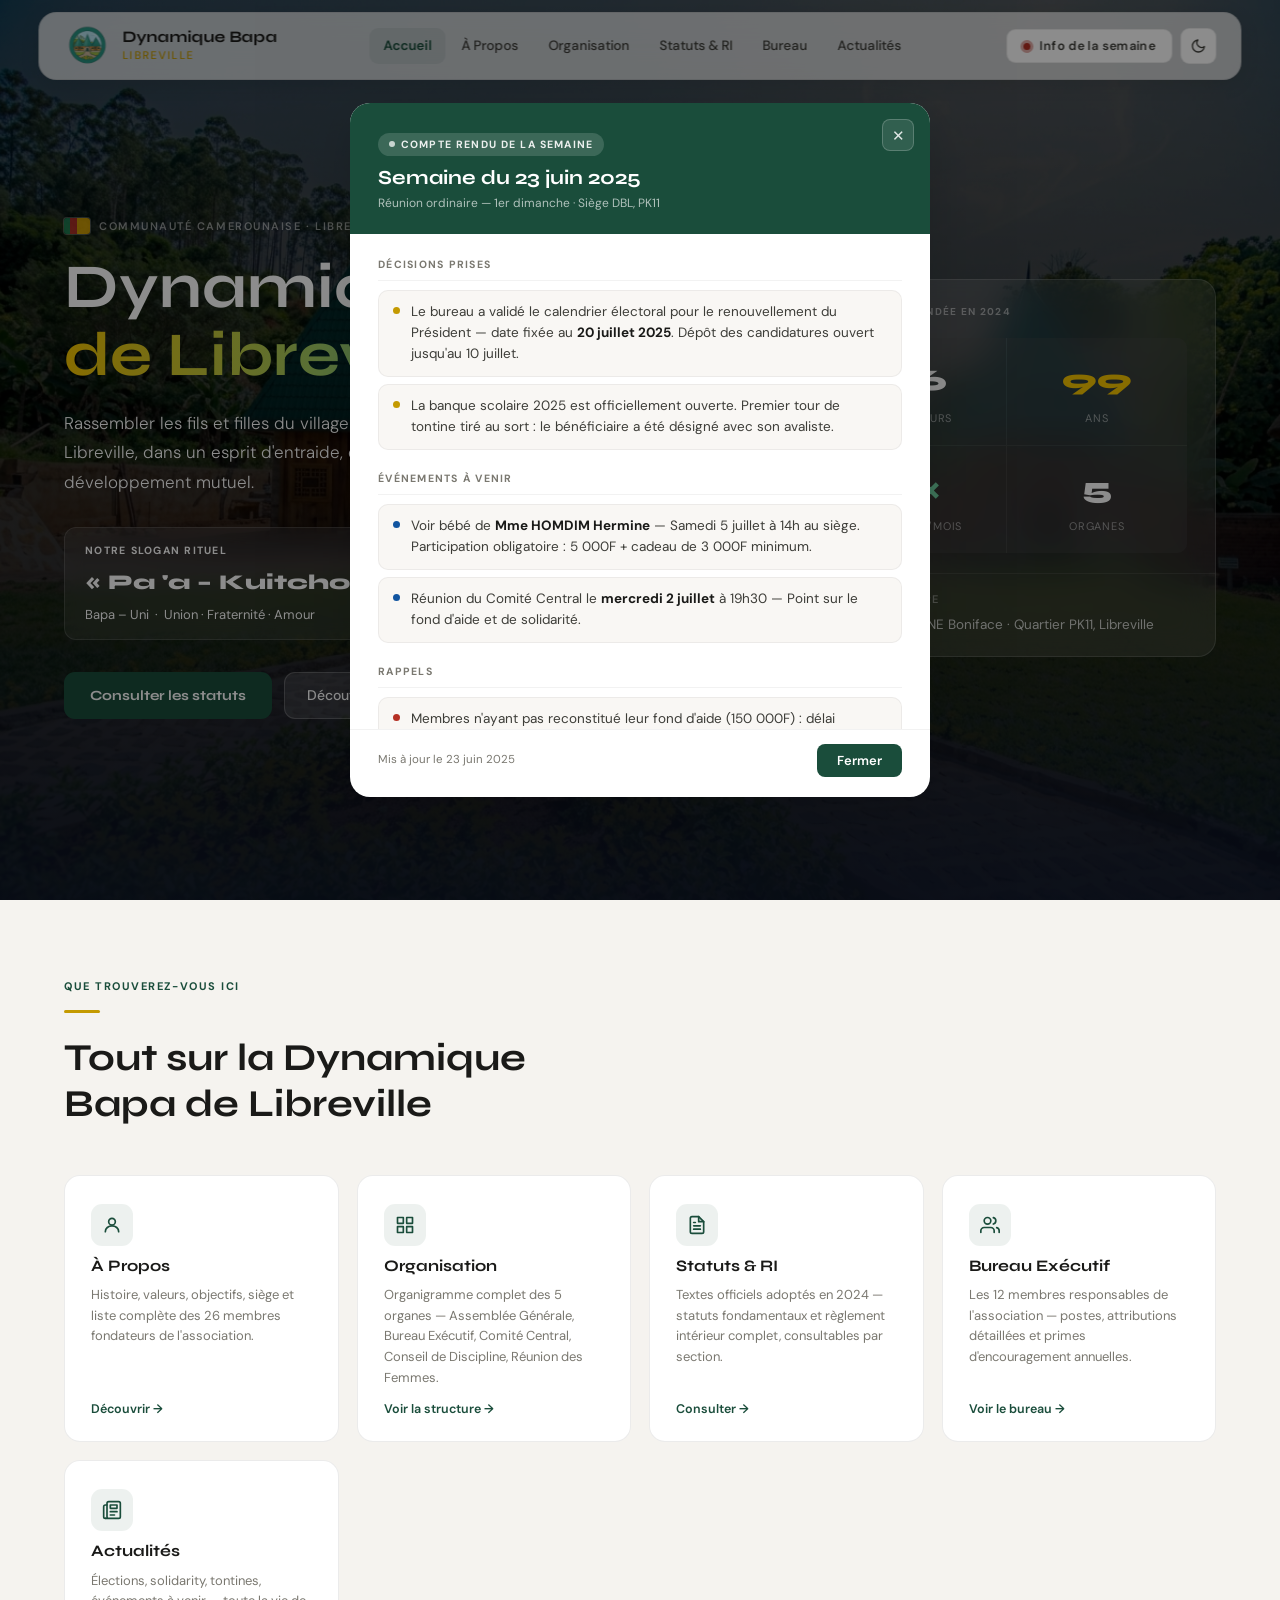
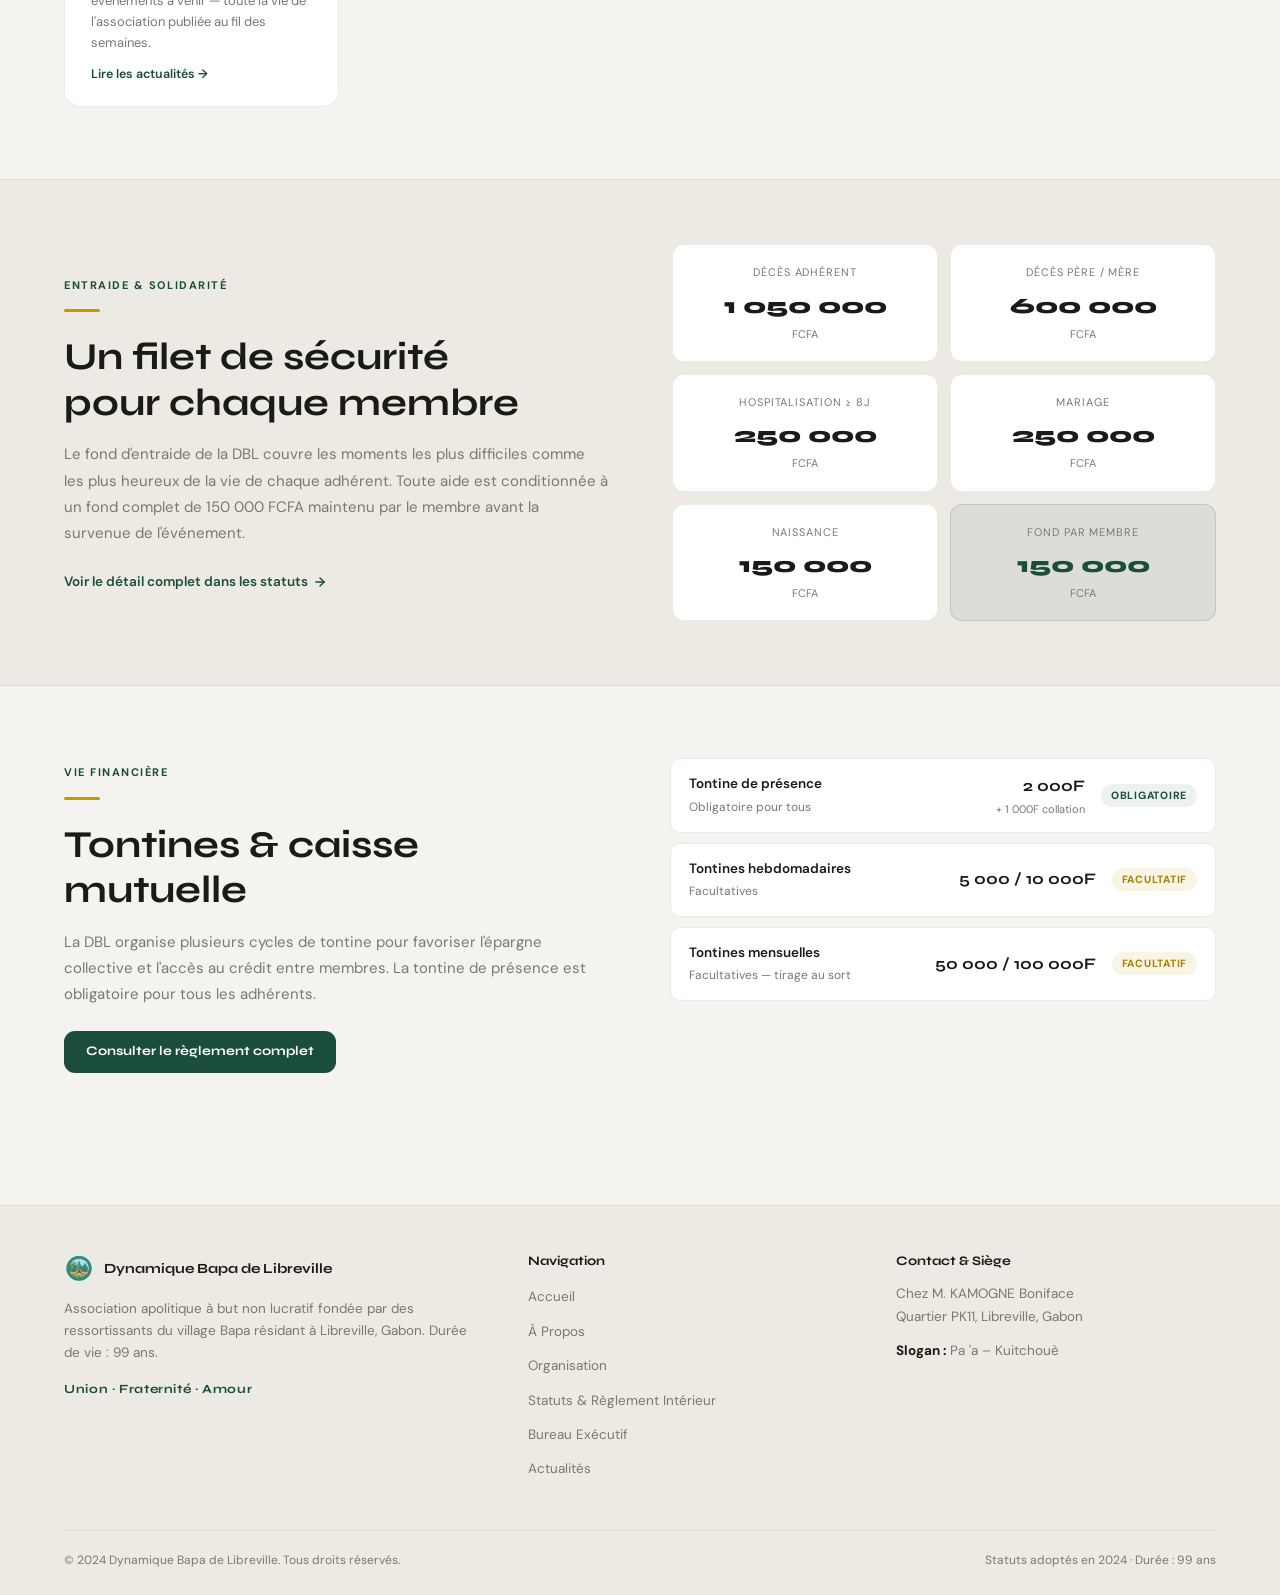
==== index.html @ d61d0f24 "site version1" ====
<!DOCTYPE html>
<html lang="fr">
<head>
  <meta charset="UTF-8"/>
  <meta name="viewport" content="width=device-width, initial-scale=1.0"/>
  <title>Dynamique Bapa de Libreville</title>
  <link rel="stylesheet" href="style.css"/>
  <link href="https://unpkg.com/aos@2.3.1/dist/aos.css" rel="stylesheet"/>
  <script>
    // Anti-flash : appliquer thème avant render
    (function(){ document.documentElement.setAttribute('data-theme', localStorage.getItem('dbl-theme')||'light'); })();
  </script>
</head>
<body>

<main>

<!-- ====== HERO ====== -->
<section class="hero" id="accueil">
  <div class="hero-bg">
    <img src="village BAPA.png" alt="Village Bapa"/>
    <div class="overlay"></div>
  </div>

  <div class="hero-content">
    <div class="hero-grid">

      <div class="hero-text" data-aos="fade-right" data-aos-duration="800">
        <span class="eyebrow-hero" style="font-size:11px;font-weight:600;letter-spacing:.14em;text-transform:uppercase;margin-bottom:18px;opacity:.8;gap:9px;">
          <span class="flag-chip" aria-hidden="true"><span class="fs-green"></span><span class="fs-red"></span><span class="fs-gold"></span></span>
          Communauté Camerounaise · Libreville, Gabon
        </span>
        <h1 style="font-size:clamp(36px,5vw,62px);font-family:'Syne',sans-serif;margin-bottom:20px;line-height:1.1;color:#fff;">
          Dynamique Bapa<br/>
          <span style="background:linear-gradient(90deg,#f5c400,#6fcfa0);-webkit-background-clip:text;-webkit-text-fill-color:transparent;background-clip:text;">de Libreville</span>
        </h1>
        <p style="font-size:17px;color:rgba(255,255,255,.72);max-width:480px;line-height:1.72;margin-bottom:30px;font-weight:300;">
          Rassembler les fils et filles du village Bapa résidant à Libreville, dans un esprit d'entraide, de fraternité et de développement mutuel.
        </p>

        <div class="slogan-box" style="margin-bottom:32px;display:inline-block;">
          <span style="font-size:10.5px;font-weight:700;letter-spacing:.12em;text-transform:uppercase;color:rgba(255,255,255,.55);display:block;margin-bottom:7px;">Notre slogan rituel</span>
          <span style="font-family:'Syne',sans-serif;font-size:21px;font-weight:800;color:#fff;">« Pa 'a – Kuitchouè »</span>
          <span style="font-size:13px;color:rgba(255,255,255,.55);display:block;margin-top:3px;">Bapa – Uni &nbsp;·&nbsp; Union · Fraternité · Amour</span>
        </div>

        <div style="display:flex;flex-wrap:wrap;gap:12px;">
          <a href="statuts.html" class="btn-primary">Consulter les statuts</a>
          <a href="a-propos.html" class="btn-hero-ghost" style="display:inline-flex;align-items:center;gap:7px;padding:11px 22px;border-radius:11px;font-size:14px;font-weight:500;background:rgba(255,255,255,.1);border:1px solid rgba(255,255,255,.2);color:#fff;text-decoration:none;transition:all .2s;">Découvrir l'association</a>
        </div>
      </div>

      <!-- Stats flottantes -->
      <div data-aos="fade-left" data-aos-duration="800" data-aos-delay="150">
        <div style="background:rgba(255,255,255,.10);backdrop-filter:blur(18px);-webkit-backdrop-filter:blur(18px);border:1px solid rgba(255,255,255,.15);border-radius:18px;overflow:hidden;">
          <div style="padding:24px 28px 20px;">
            <div style="font-size:10px;font-weight:700;letter-spacing:.13em;text-transform:uppercase;color:rgba(255,255,255,.5);margin-bottom:18px;">Association fondée en 2024</div>
            <div style="display:grid;grid-template-columns:1fr 1fr;gap:1px;background:rgba(255,255,255,.1);border-radius:10px;overflow:hidden;">
              <div style="background:rgba(0,0,0,.2);padding:18px 16px;text-align:center;">
                <div style="font-family:'Syne',sans-serif;font-size:30px;font-weight:800;color:#fff;">26</div>
                <div style="font-size:11px;color:rgba(255,255,255,.5);text-transform:uppercase;letter-spacing:.07em;margin-top:3px;">Fondateurs</div>
              </div>
              <div style="background:rgba(0,0,0,.2);padding:18px 16px;text-align:center;">
                <div style="font-family:'Syne',sans-serif;font-size:30px;font-weight:800;color:#f5c400;">99</div>
                <div style="font-size:11px;color:rgba(255,255,255,.5);text-transform:uppercase;letter-spacing:.07em;margin-top:3px;">Ans</div>
              </div>
              <div style="background:rgba(0,0,0,.2);padding:18px 16px;text-align:center;">
                <div style="font-family:'Syne',sans-serif;font-size:30px;font-weight:800;color:#6fcfa0;">2×</div>
                <div style="font-size:11px;color:rgba(255,255,255,.5);text-transform:uppercase;letter-spacing:.07em;margin-top:3px;">Réunions/mois</div>
              </div>
              <div style="background:rgba(0,0,0,.2);padding:18px 16px;text-align:center;">
                <div style="font-family:'Syne',sans-serif;font-size:30px;font-weight:800;color:#fff;">5</div>
                <div style="font-size:11px;color:rgba(255,255,255,.5);text-transform:uppercase;letter-spacing:.07em;margin-top:3px;">Organes</div>
              </div>
            </div>
          </div>
          <div style="padding:16px 28px 20px;border-top:1px solid rgba(255,255,255,.08);">
            <div style="font-size:11px;color:rgba(255,255,255,.4);margin-bottom:6px;text-transform:uppercase;letter-spacing:.09em;font-weight:600;">Siège provisoire</div>
            <div style="font-size:13.5px;color:rgba(255,255,255,.75);">Chez M. KAMOGNE Boniface · Quartier PK11, Libreville</div>
          </div>
        </div>
      </div>

    </div>
  </div>
</section>


<!-- ====== APERÇU DES RUBRIQUES ====== -->
<section class="section">
  <div class="section-header" data-aos="fade-up">
    <span class="eyebrow">Que trouverez-vous ici</span>
    <div class="divider"></div>
    <h2 class="section-title" style="max-width:520px;">Tout sur la Dynamique Bapa de Libreville</h2>
  </div>

  <div style="display:grid;grid-template-columns:repeat(auto-fill,minmax(230px,1fr));gap:18px;">

    <a class="overview-card" href="a-propos.html" data-aos="fade-up">
      <div class="ov-icon">
        <svg width="20" height="20" viewBox="0 0 24 24" fill="none" stroke="currentColor" stroke-width="2" stroke-linecap="round" stroke-linejoin="round"><circle cx="12" cy="8" r="4"/><path d="M4 20c0-4 3.6-7 8-7s8 3 8 7"/></svg>
      </div>
      <h3>À Propos</h3>
      <p>Histoire, valeurs, objectifs, siège et liste complète des 26 membres fondateurs de l'association.</p>
      <span class="ov-link">Découvrir &rarr;</span>
    </a>

    <a class="overview-card" href="organisation.html" data-aos="fade-up" data-aos-delay="60">
      <div class="ov-icon">
        <svg width="20" height="20" viewBox="0 0 24 24" fill="none" stroke="currentColor" stroke-width="2" stroke-linecap="round" stroke-linejoin="round"><rect x="3" y="3" width="7" height="7"/><rect x="14" y="3" width="7" height="7"/><rect x="14" y="14" width="7" height="7"/><rect x="3" y="14" width="7" height="7"/></svg>
      </div>
      <h3>Organisation</h3>
      <p>Organigramme complet des 5 organes — Assemblée Générale, Bureau Exécutif, Comité Central, Conseil de Discipline, Réunion des Femmes.</p>
      <span class="ov-link">Voir la structure &rarr;</span>
    </a>

    <a class="overview-card" href="statuts.html" data-aos="fade-up" data-aos-delay="120">
      <div class="ov-icon">
        <svg width="20" height="20" viewBox="0 0 24 24" fill="none" stroke="currentColor" stroke-width="2" stroke-linecap="round" stroke-linejoin="round"><path d="M14 2H6a2 2 0 0 0-2 2v16a2 2 0 0 0 2 2h12a2 2 0 0 0 2-2V8z"/><polyline points="14 2 14 8 20 8"/><line x1="16" y1="13" x2="8" y2="13"/><line x1="16" y1="17" x2="8" y2="17"/><line x1="10" y1="9" x2="8" y2="9"/></svg>
      </div>
      <h3>Statuts &amp; RI</h3>
      <p>Textes officiels adoptés en 2024 — statuts fondamentaux et règlement intérieur complet, consultables par section.</p>
      <span class="ov-link">Consulter &rarr;</span>
    </a>

    <a class="overview-card" href="bureau.html" data-aos="fade-up" data-aos-delay="180">
      <div class="ov-icon">
        <svg width="20" height="20" viewBox="0 0 24 24" fill="none" stroke="currentColor" stroke-width="2" stroke-linecap="round" stroke-linejoin="round"><path d="M17 21v-2a4 4 0 0 0-4-4H5a4 4 0 0 0-4 4v2"/><circle cx="9" cy="7" r="4"/><path d="M23 21v-2a4 4 0 0 0-3-3.87"/><path d="M16 3.13a4 4 0 0 1 0 7.75"/></svg>
      </div>
      <h3>Bureau Exécutif</h3>
      <p>Les 12 membres responsables de l'association — postes, attributions détaillées et primes d'encouragement annuelles.</p>
      <span class="ov-link">Voir le bureau &rarr;</span>
    </a>

    <a class="overview-card" href="actualites.html" data-aos="fade-up" data-aos-delay="240">
      <div class="ov-icon">
        <svg width="20" height="20" viewBox="0 0 24 24" fill="none" stroke="currentColor" stroke-width="2" stroke-linecap="round" stroke-linejoin="round"><path d="M4 22h16a2 2 0 0 0 2-2V4a2 2 0 0 0-2-2H8a2 2 0 0 0-2 2v16a2 2 0 0 0 2 2z"/><path d="M4 22a2 2 0 0 1-2-2V8a2 2 0 0 1 2-2h2"/><path d="M18 14H10"/><path d="M15 18H10"/><path d="M10 6H18v4H10z"/></svg>
      </div>
      <h3>Actualités</h3>
      <p>Élections, solidarity, tontines, événements à venir — toute la vie de l'association publiée au fil des semaines.</p>
      <span class="ov-link">Lire les actualités &rarr;</span>
    </a>

  </div>
</section>


<!-- ====== FOND D'AIDE EN CHIFFRES ====== -->
<section style="background:var(--bg2);padding:64px 0;border-top:1px solid var(--border2);border-bottom:1px solid var(--border2);">
  <div style="width:90%;max-width:1200px;margin:0 auto;">

    <div class="aide-grid" data-aos="fade-up">
      <div>
        <span class="eyebrow">Entraide &amp; Solidarité</span>
        <div class="divider"></div>
        <h2 class="section-title" style="margin-bottom:16px;">Un filet de sécurité<br/>pour chaque membre</h2>
        <p style="color:var(--muted);font-size:15px;line-height:1.75;margin-bottom:22px;">Le fond d'entraide de la DBL couvre les moments les plus difficiles comme les plus heureux de la vie de chaque adhérent. Toute aide est conditionnée à un fond complet de 150 000 FCFA maintenu par le membre avant la survenue de l'événement.</p>
        <a href="statuts.html" class="btn-text" style="font-size:13.5px;">
          Voir le détail complet dans les statuts
          <svg width="14" height="14" viewBox="0 0 24 24" fill="none" stroke="currentColor" stroke-width="2.5" stroke-linecap="round" stroke-linejoin="round"><line x1="5" y1="12" x2="19" y2="12"/><polyline points="12 5 19 12 12 19"/></svg>
        </a>
      </div>

      <div style="display:grid;grid-template-columns:1fr 1fr;gap:12px;">
        <div class="aide-tile"><div class="cat">Décès adhérent</div><div class="montant">1 050 000</div><div class="fcfa">FCFA</div></div>
        <div class="aide-tile"><div class="cat">Décès père / mère</div><div class="montant">600 000</div><div class="fcfa">FCFA</div></div>
        <div class="aide-tile"><div class="cat">Hospitalisation ≥ 8j</div><div class="montant">250 000</div><div class="fcfa">FCFA</div></div>
        <div class="aide-tile"><div class="cat">Mariage</div><div class="montant">250 000</div><div class="fcfa">FCFA</div></div>
        <div class="aide-tile"><div class="cat">Naissance</div><div class="montant">150 000</div><div class="fcfa">FCFA</div></div>
        <div class="aide-tile" style="background:var(--green-tint);border-color:rgba(26,77,59,.15);">
          <div class="cat">Fond par membre</div>
          <div class="montant" style="color:var(--green);">150 000</div>
          <div class="fcfa">FCFA</div>
        </div>
      </div>
    </div>

  </div>
</section>


<!-- ====== TONTINES RÉSUMÉ ====== -->
<section class="section">
  <div class="tontines-grid" data-aos="fade-up">

    <div>
      <span class="eyebrow">Vie financière</span>
      <div class="divider"></div>
      <h2 class="section-title" style="margin-bottom:16px;">Tontines &amp; caisse mutuelle</h2>
      <p style="color:var(--muted);font-size:15px;line-height:1.75;margin-bottom:24px;">La DBL organise plusieurs cycles de tontine pour favoriser l'épargne collective et l'accès au crédit entre membres. La tontine de présence est obligatoire pour tous les adhérents.</p>
      <a href="statuts.html" class="btn-primary" style="font-size:13px;padding:10px 22px;">Consulter le règlement complet</a>
    </div>

    <div style="display:flex;flex-direction:column;gap:10px;">
      <div style="display:grid;grid-template-columns:1fr auto auto;gap:16px;align-items:center;padding:14px 18px;border-radius:10px;background:var(--surface);border:1px solid var(--border);">
        <div>
          <div style="font-size:13.5px;font-weight:600;color:var(--text);">Tontine de présence</div>
          <div style="font-size:12px;color:var(--muted);margin-top:2px;">Obligatoire pour tous</div>
        </div>
        <div style="text-align:right;"><div style="font-family:'Syne',sans-serif;font-size:16px;font-weight:700;color:var(--text);">2 000F</div><div style="font-size:11px;color:var(--muted);">+ 1 000F collation</div></div>
        <span class="tag tag-green">Obligatoire</span>
      </div>
      <div style="display:grid;grid-template-columns:1fr auto auto;gap:16px;align-items:center;padding:14px 18px;border-radius:10px;background:var(--surface);border:1px solid var(--border);">
        <div>
          <div style="font-size:13.5px;font-weight:600;color:var(--text);">Tontines hebdomadaires</div>
          <div style="font-size:12px;color:var(--muted);margin-top:2px;">Facultatives</div>
        </div>
        <div style="text-align:right;"><div style="font-family:'Syne',sans-serif;font-size:16px;font-weight:700;color:var(--text);">5 000 / 10 000F</div></div>
        <span class="tag tag-gold">Facultatif</span>
      </div>
      <div style="display:grid;grid-template-columns:1fr auto auto;gap:16px;align-items:center;padding:14px 18px;border-radius:10px;background:var(--surface);border:1px solid var(--border);">
        <div>
          <div style="font-size:13.5px;font-weight:600;color:var(--text);">Tontines mensuelles</div>
          <div style="font-size:12px;color:var(--muted);margin-top:2px;">Facultatives — tirage au sort</div>
        </div>
        <div style="text-align:right;"><div style="font-family:'Syne',sans-serif;font-size:16px;font-weight:700;color:var(--text);">50 000 / 100 000F</div></div>
        <span class="tag tag-gold">Facultatif</span>
      </div>
    </div>
  </div>
</section>

</main>

<!-- ====== FOOTER ====== -->
<footer>
  <div class="footer-inner">
    <div class="footer-grid">
      <div class="footer-col">
        <div style="display:flex;align-items:center;gap:10px;margin-bottom:14px;">
          <div class="nav-logo-icon" style="width:30px;height:30px;">
           <img src="logo_DBL.png" alt="Logo de la Dynamique Bapa de Libreville" style="width:100%;height:100%;object-fit:cover;border-radius:50%;"/>
          </div>
          <span style="font-family:'Syne',sans-serif;font-weight:700;font-size:14px;color:var(--text);">Dynamique Bapa de Libreville</span>
        </div>
        <p>Association apolitique à but non lucratif fondée par des ressortissants du village Bapa résidant à Libreville, Gabon. Durée de vie : 99 ans.</p>
        <div class="footer-devise" style="margin-top:14px;">Union · Fraternité · Amour</div>
      </div>
      <div class="footer-col">
        <h4>Navigation</h4>
        <ul>
          <li><a href="index.html">Accueil</a></li>
          <li><a href="a-propos.html">À Propos</a></li>
          <li><a href="organisation.html">Organisation</a></li>
          <li><a href="statuts.html">Statuts &amp; Règlement Intérieur</a></li>
          <li><a href="bureau.html">Bureau Exécutif</a></li>
          <li><a href="actualites.html">Actualités</a></li>
        </ul>
      </div>
      <div class="footer-col">
        <h4>Contact &amp; Siège</h4>
        <p>Chez M. KAMOGNE Boniface<br/>Quartier PK11, Libreville, Gabon</p>
        <p style="margin-top:12px;"><strong style="color:var(--text);">Slogan :</strong> Pa 'a – Kuitchouè</p>
      </div>
    </div>
    <div class="footer-bottom">
      <span>© 2024 Dynamique Bapa de Libreville. Tous droits réservés.</span>
      <span>Statuts adoptés en 2024 · Durée : 99 ans</span>
    </div>
  </div>
</footer>

<script src="https://unpkg.com/aos@2.3.1/dist/aos.js"></script>
<script src="nav-common.js"></script>
<script>
  initNav('index');
  AOS.init({ once: true, offset: 50, duration: 650 });
</script>
</body>
</html>
---- style.css ----
@import url('https://fonts.googleapis.com/css2?family=Syne:wght@400;600;700;800&family=DM+Sans:ital,opsz,wght@0,9..40,300;0,9..40,400;0,9..40,500;0,9..40,600;1,9..40,300&display=swap');

/* ===========================
   TOKENS — LIGHT (défaut)
   =========================== */
:root {
  --bg:          #f5f3ef;
  --bg2:         #edeae4;
  --bg3:         #e4e0d8;
  --surface:     #ffffff;
  --surface2:    #f9f7f4;
  --border:      rgba(0,0,0,0.08);
  --border2:     rgba(0,0,0,0.05);
  --text:        #1a1a18;
  --text2:       #3d3d38;
  --muted:       #7a7870;
  --green:       #1a4d3b;
  --green2:      #256b52;
  --green-tint:  rgba(26,77,59,0.08);
  --gold:        #c49a00;
  --gold2:       #a87f00;
  --gold-tint:   rgba(196,154,0,0.10);
  --blue:        #1255a0;
  --blue-tint:   rgba(18,85,160,0.08);
  --red:         #b53024;
  --red-tint:    rgba(181,48,36,0.08);
  --shadow-sm:   0 1px 4px rgba(0,0,0,0.07);
  --shadow:      0 4px 20px rgba(0,0,0,0.10);
  --shadow-lg:   0 12px 48px rgba(0,0,0,0.13);
  --nav-h:       68px;
  --radius:      16px;
  --radius-sm:   10px;
  /* glass pour light */
  --glass-bg:    rgba(255,255,255,0.70);
  --glass-border:rgba(0,0,0,0.08);
  --modal-overlay: rgba(0,0,0,0.45);
  /* drapeau (toujours affiché sur fond sombre dans le hero) */
  --flag-green:  #1f8a5c;
  --flag-red:    #c8312a;
  --flag-gold:   #f2b400;
}

/* ===========================
   TOKENS — DARK
   =========================== */
[data-theme="dark"] {
  --bg:          #0d1117;
  --bg2:         #161c27;
  --bg3:         #1e2736;
  --surface:     #1e2736;
  --surface2:    #252f42;
  --border:      rgba(255,255,255,0.07);
  --border2:     rgba(255,255,255,0.04);
  --text:        #dce5f0;
  --text2:       #b0bdd0;
  --muted:       #7a8fa8;
  --green:       #2aa873;
  --green2:      #38c789;
  --green-tint:  rgba(42,168,115,0.16);
  --gold:        #f5c400;
  --gold2:       #e0a800;
  --gold-tint:   rgba(245,196,0,0.10);
  --blue:        #4a90d9;
  --blue-tint:   rgba(74,144,217,0.12);
  --red:         #e05545;
  --red-tint:    rgba(224,85,69,0.12);
  --shadow-sm:   0 1px 4px rgba(0,0,0,0.3);
  --shadow:      0 4px 20px rgba(0,0,0,0.45);
  --shadow-lg:   0 12px 48px rgba(0,0,0,0.60);
  --glass-bg:    rgba(30,39,54,0.80);
  --glass-border:rgba(255,255,255,0.09);
  --modal-overlay: rgba(0,0,0,0.72);
}

/* ===========================
   BASE
   =========================== */
*, *::before, *::after { box-sizing: border-box; margin: 0; padding: 0; }
html { scroll-behavior: smooth; }
body {
  background: var(--bg);
  color: var(--text);
  font-family: 'DM Sans', system-ui, sans-serif;
  font-weight: 400;
  line-height: 1.65;
  -webkit-font-smoothing: antialiased;
  overflow-x: hidden;
  transition: background .25s, color .25s;
}
h1,h2,h3,h4,h5 {
  font-family: 'Syne', sans-serif;
  font-weight: 700;
  line-height: 1.2;
  color: var(--text);
}
a { color: inherit; text-decoration: none; }
img { display: block; max-width: 100%; }

/* ===========================
   GLASS
   =========================== */
.glass {
  background: var(--glass-bg);
  backdrop-filter: blur(18px);
  -webkit-backdrop-filter: blur(18px);
  border: 1px solid var(--glass-border);
}

/* ===========================
   NAVBAR
   =========================== */
.navbar {
  position: fixed;
  top: 12px;
  left: 50%;
  transform: translateX(-50%);
  width: 94%;
  max-width: 1280px;
  z-index: 900;
  border-radius: 18px;
  height: var(--nav-h);
  padding: 0 24px;
  display: flex;
  align-items: center;
  justify-content: space-between;
  gap: 12px;
  box-shadow: var(--shadow);
  transition: background .25s, border-color .25s, box-shadow .25s;
}

.nav-logo {
  display: flex;
  align-items: center;
  gap: 11px;
  flex-shrink: 0;
  text-decoration: none;
}
.nav-logo-icon {
  width: 48px; height: 48px;
  display: flex; align-items: center; justify-content: center;
  color: var(--green);
  flex-shrink: 0;
  border-radius: 50%;
  overflow: hidden;
}
.nav-logo-icon img { width: 44px; height: 44px; object-fit: cover; border-radius: 50%; }
.nav-logo-main { font-family: 'Syne', sans-serif; font-weight: 700; font-size: 16px; color: var(--text); line-height: 1.1; }
.nav-logo-sub  { font-size: 11px; font-weight: 500; letter-spacing: .12em; text-transform: uppercase; color: var(--gold); }

.nav-links {
  display: flex;
  align-items: center;
  gap: 2px;
  list-style: none;
}
.nav-links a {
  display: block;
  padding: 7px 14px;
  border-radius: 9px;
  font-size: 13.5px;
  font-weight: 500;
  color: var(--text2);
  transition: all .18s;
  white-space: nowrap;
}
.nav-links a:hover { color: var(--text); background: var(--bg2); }
.nav-links a.active { color: var(--green); font-weight: 600; background: var(--green-tint); }

.nav-actions { display: flex; align-items: center; gap: 8px; flex-shrink: 0; }

/* Bouton info semaine */
.btn-info-week {
  display: flex;
  align-items: center;
  gap: 9px;
  padding: 8px 16px;
  border-radius: 9px;
  background: var(--surface);
  border: 1px solid var(--border);
  color: var(--text2);
  font-size: 12.5px;
  font-weight: 600;
  letter-spacing: .03em;
  cursor: pointer;
  transition: all .2s;
  white-space: nowrap;
  font-family: 'DM Sans', sans-serif;
}
.btn-info-week:hover { background: var(--bg2); color: var(--text); border-color: var(--border); }
.pulse-dot {
  width: 7px; height: 7px;
  border-radius: 50%;
  background: var(--red);
  position: relative;
  flex-shrink: 0;
}
.pulse-dot::before {
  content: '';
  position: absolute;
  inset: -3px;
  border-radius: 50%;
  background: var(--red);
  opacity: .4;
  animation: pulse-ring 1.8s ease-out infinite;
}
@keyframes pulse-ring {
  0%   { transform: scale(.7); opacity: .5; }
  70%  { transform: scale(1.8); opacity: 0; }
  100% { opacity: 0; }
}

/* Theme toggle */
.theme-toggle {
  width: 36px; height: 36px;
  border-radius: 9px;
  border: 1px solid var(--border);
  background: var(--surface);
  color: var(--text2);
  cursor: pointer;
  display: flex; align-items: center; justify-content: center;
  transition: all .2s;
  flex-shrink: 0;
}
.theme-toggle:hover { background: var(--bg2); color: var(--text); }
.icon-sun, .icon-moon { width: 16px; height: 16px; }
[data-theme="dark"] .icon-sun  { display: block; }
[data-theme="dark"] .icon-moon { display: none;  }
.icon-sun { display: none; }
.icon-moon{ display: block; }

/* Burger */
.burger-btn {
  display: none;
  width: 38px; height: 38px;
  border-radius: 9px;
  background: none;
  border: 1px solid var(--border);
  cursor: pointer;
  flex-direction: column;
  align-items: center;
  justify-content: center;
  gap: 4.5px;
  padding: 0;
  transition: background .2s;
}
.burger-btn:hover { background: var(--bg2); }
.burger-btn span { display: block; width: 18px; height: 1.5px; background: var(--text2); border-radius: 2px; transition: all .22s; }

/* Mobile menu */
.mobile-menu {
  display: none;
  flex-direction: column;
  gap: 3px;
  padding: 10px;
  border-radius: 14px;
  list-style: none;
  position: absolute;
  top: calc(var(--nav-h) + 12px);
  left: 0; right: 0;
  z-index: 899;
  box-shadow: var(--shadow-lg);
}
.mobile-menu.open { display: flex; }
.mobile-menu a {
  display: block;
  padding: 11px 14px;
  border-radius: 9px;
  font-size: 14px;
  font-weight: 500;
  color: var(--text2);
  transition: all .15s;
}
.mobile-menu a:hover { background: var(--bg2); color: var(--text); }
.mobile-menu a.active { color: var(--green); background: var(--green-tint); }

/* ===========================
   MODAL — INFO DE LA SEMAINE
   =========================== */
.modal-overlay {
  position: fixed;
  inset: 0;
  background: var(--modal-overlay);
  z-index: 1100;
  display: flex;
  align-items: center;
  justify-content: center;
  padding: 20px;
  opacity: 0;
  pointer-events: none;
  transition: opacity .3s;
}
.modal-overlay.open { opacity: 1; pointer-events: all; }
.modal-box {
  width: 100%;
  max-width: 580px;
  border-radius: 20px;
  overflow: hidden;
  box-shadow: var(--shadow-lg);
  transform: translateY(20px) scale(.97);
  transition: transform .34s cubic-bezier(.22,1,.36,1), opacity .3s;
  opacity: 0;
  background: var(--surface);
}
.modal-overlay.open .modal-box { transform: none; opacity: 1; }

.modal-header {
  padding: 26px 28px 20px;
  background: var(--green);
  position: relative;
}
.modal-week-label {
  display: inline-flex;
  align-items: center;
  gap: 6px;
  padding: 3px 11px;
  border-radius: 20px;
  background: rgba(255,255,255,.15);
  font-size: 10.5px;
  font-weight: 700;
  letter-spacing: .11em;
  text-transform: uppercase;
  color: rgba(255,255,255,.9);
  margin-bottom: 10px;
}
.modal-week-label svg { opacity: .8; }
.modal-header h2 { font-size: 20px; color: #fff; font-family: 'Syne', sans-serif; margin-bottom: 4px; }
.modal-header .modal-date { font-size: 12px; color: rgba(255,255,255,.65); }
.modal-close {
  position: absolute;
  top: 16px; right: 16px;
  width: 32px; height: 32px;
  border-radius: 8px;
  border: 1px solid rgba(255,255,255,.2);
  background: rgba(255,255,255,.1);
  color: rgba(255,255,255,.85);
  cursor: pointer;
  display: flex; align-items: center; justify-content: center;
  font-size: 15px;
  transition: all .18s;
  line-height: 1;
}
.modal-close:hover { background: rgba(255,255,255,.2); }

.modal-body {
  padding: 22px 28px 10px;
  max-height: 55vh;
  overflow-y: auto;
  scrollbar-width: thin;
  scrollbar-color: var(--bg3) transparent;
}
.modal-section { margin-bottom: 20px; }
.modal-section-head {
  font-size: 10.5px;
  font-weight: 700;
  letter-spacing: .12em;
  text-transform: uppercase;
  color: var(--muted);
  margin-bottom: 9px;
  padding-bottom: 7px;
  border-bottom: 1px solid var(--border2);
}
.modal-item {
  display: flex;
  gap: 11px;
  padding: 11px 14px;
  border-radius: 10px;
  margin-bottom: 7px;
  font-size: 13.5px;
  color: var(--text2);
  line-height: 1.55;
  background: var(--surface2);
  border: 1px solid var(--border2);
}
.modal-item strong { color: var(--text); }
.modal-item-dot {
  width: 7px; height: 7px;
  border-radius: 50%;
  flex-shrink: 0;
  margin-top: 5px;
}
.modal-item-dot.decision { background: var(--gold); }
.modal-item-dot.event    { background: var(--blue); }
.modal-item-dot.rappel   { background: var(--red); }

.modal-footer {
  padding: 14px 28px 20px;
  display: flex;
  align-items: center;
  justify-content: space-between;
  border-top: 1px solid var(--border2);
}
.modal-footer-note { font-size: 11.5px; color: var(--muted); }
.btn-modal-close {
  padding: 8px 20px;
  border-radius: 8px;
  background: var(--green);
  border: none;
  color: #fff;
  font-size: 13px;
  font-weight: 600;
  cursor: pointer;
  transition: background .18s;
  font-family: 'DM Sans', sans-serif;
}
.btn-modal-close:hover { background: var(--green2); }

/* ===========================
   MODAL BUREAU (membre)
   =========================== */
.bureau-modal-overlay {
  position: fixed;
  inset: 0;
  background: var(--modal-overlay);
  z-index: 1100;
  display: flex;
  align-items: center;
  justify-content: center;
  padding: 20px;
  opacity: 0;
  pointer-events: none;
  transition: opacity .28s;
}
.bureau-modal-overlay.open { opacity: 1; pointer-events: all; }
.bureau-modal-box {
  width: 100%;
  max-width: 640px;
  border-radius: 20px;
  overflow: hidden;
  box-shadow: var(--shadow-lg);
  background: var(--surface);
  transform: translateY(18px) scale(.97);
  transition: transform .34s cubic-bezier(.22,1,.36,1), opacity .28s;
  opacity: 0;
}
.bureau-modal-overlay.open .bureau-modal-box { transform: none; opacity: 1; }
.bureau-modal-top {
  display: flex;
  align-items: flex-end;
  gap: 0;
  position: relative;
  background: var(--bg3);
}
.bureau-modal-photo {
  width: 120px;
  height: 140px;
  object-fit: cover;
  object-position: top;
  flex-shrink: 0;
}
.bureau-modal-head {
  flex: 1;
  padding: 22px 22px 18px;
}
.bureau-modal-head .poste-tag {
  display: inline-block;
  padding: 3px 10px;
  border-radius: 20px;
  font-size: 10.5px;
  font-weight: 700;
  letter-spacing: .09em;
  text-transform: uppercase;
  background: var(--green-tint);
  color: var(--green);
  margin-bottom: 8px;
}
.bureau-modal-head h3 { font-size: 20px; margin-bottom: 3px; }
.bureau-modal-head .sous-titre { font-size: 13px; color: var(--muted); }
.bureau-modal-close {
  position: absolute;
  top: 12px; right: 14px;
  width: 30px; height: 30px;
  border-radius: 8px;
  border: 1px solid var(--border);
  background: var(--surface);
  color: var(--muted);
  cursor: pointer;
  display: flex; align-items: center; justify-content: center;
  font-size: 14px;
  transition: all .18s;
}
.bureau-modal-close:hover { background: var(--bg2); color: var(--text); }
.bureau-modal-body {
  padding: 22px 26px 26px;
  max-height: 55vh;
  overflow-y: auto;
  scrollbar-width: thin;
  scrollbar-color: var(--bg3) transparent;
}
.bureau-modal-section { margin-bottom: 18px; }
.bureau-modal-section h4 {
  font-size: 11px;
  font-weight: 700;
  letter-spacing: .11em;
  text-transform: uppercase;
  color: var(--muted);
  margin-bottom: 10px;
  padding-bottom: 6px;
  border-bottom: 1px solid var(--border2);
}
.bureau-modal-section ul { list-style: none; }
.bureau-modal-section ul li {
  font-size: 13.5px;
  color: var(--text2);
  padding: 6px 0;
  border-bottom: 1px solid var(--border2);
  display: flex;
  gap: 10px;
  align-items: flex-start;
  line-height: 1.5;
}
.bureau-modal-section ul li::before {
  content: '';
  display: block;
  width: 4px;
  height: 4px;
  border-radius: 50%;
  background: var(--gold);
  margin-top: 7px;
  flex-shrink: 0;
}
.bureau-modal-section ul li:last-child { border-bottom: none; }
.prime-badge {
  display: inline-flex;
  align-items: center;
  gap: 7px;
  margin-top: 14px;
  padding: 9px 14px;
  border-radius: 9px;
  background: var(--gold-tint);
  border: 1px solid rgba(196,154,0,0.2);
  font-size: 13px;
  color: var(--gold2);
  font-weight: 500;
}
[data-theme="dark"] .prime-badge { color: var(--gold); border-color: rgba(245,196,0,0.2); }

/* ===========================
   BOUTONS
   =========================== */
.btn-primary {
  display: inline-flex;
  align-items: center;
  gap: 7px;
  padding: 12px 26px;
  border-radius: 11px;
  background: var(--green);
  color: #fff;
  font-family: 'Syne', sans-serif;
  font-weight: 700;
  font-size: 14px;
  transition: all .22s;
  border: none;
  cursor: pointer;
  text-decoration: none;
}
.btn-primary:hover { background: var(--green2); transform: translateY(-2px); box-shadow: 0 6px 20px rgba(26,77,59,.25); }

.btn-secondary {
  display: inline-flex;
  align-items: center;
  gap: 7px;
  padding: 11px 22px;
  border-radius: 11px;
  background: var(--surface);
  color: var(--text);
  font-weight: 500;
  font-size: 14px;
  border: 1px solid var(--border);
  transition: all .2s;
  text-decoration: none;
}
.btn-secondary:hover { background: var(--bg2); }

.btn-text {
  display: inline-flex;
  align-items: center;
  gap: 5px;
  font-size: 13.5px;
  font-weight: 600;
  color: var(--green);
  text-decoration: none;
  transition: gap .18s;
}
.btn-text:hover { gap: 8px; }

/* ===========================
   CARDS
   =========================== */
.card {
  background: var(--surface);
  border-radius: var(--radius);
  border: 1px solid var(--border);
  transition: box-shadow .22s, transform .22s;
}
.card:hover { box-shadow: var(--shadow); transform: translateY(-2px); }

/* ===========================
   SECTION / PAGE STRUCTURES
   =========================== */
.section {
  width: 90%;
  max-width: 1200px;
  margin: 0 auto;
  padding: 72px 0;
}
.section-header { margin-bottom: 48px; }

.page-hero {
  padding: calc(var(--nav-h) + 52px) 0 52px;
  text-align: center;
  background: var(--bg2);
  border-bottom: 1px solid var(--border2);
}
.page-hero-inner {
  width: 90%;
  max-width: 700px;
  margin: 0 auto;
}
.page-hero h1 { font-size: clamp(28px,4.5vw,44px); margin-bottom: 12px; }
.page-hero p  { font-size: 16px; color: var(--muted); line-height: 1.7; }

.eyebrow {
  display: inline-block;
  font-size: 11px;
  font-weight: 700;
  letter-spacing: .14em;
  text-transform: uppercase;
  color: var(--green);
}
.section-title { font-size: clamp(26px,3.5vw,38px); }
.divider { width: 36px; height: 3px; background: var(--gold); border-radius: 2px; margin: 12px 0 22px; }

/* ===========================
   HERO (index)
   =========================== */
.hero {
  position: relative;
  min-height: 100vh;
  display: flex;
  align-items: center;
  overflow: hidden;
}
.hero-bg { position: absolute; inset: 0; z-index: 0; }
.hero-bg img { width: 100%; height: 100%; object-fit: cover; object-position: center; filter: brightness(.38); }
.hero-bg .overlay {
  position: absolute; inset: 0;
  background: linear-gradient(to bottom, rgba(0,0,0,.05) 0%, rgba(0,0,0,.45) 55%, rgba(15,23,42,.9) 100%);
}
/* Hero toujours dark */
.hero .hero-text, .hero .hero-text h1,
.hero .hero-text h2, .hero .hero-text p,
.hero .eyebrow-hero, .hero .slogan-box * { color: #fff !important; }
.hero .eyebrow-hero { color: rgba(255,255,255,.65) !important; }
.hero .btn-hero-ghost {
  background: rgba(255,255,255,.1);
  border: 1px solid rgba(255,255,255,.2);
  color: #fff;
}
.hero .btn-hero-ghost:hover { background: rgba(255,255,255,.18); }

.hero-content {
  position: relative;
  z-index: 1;
  width: 90%;
  max-width: 1200px;
  margin: 0 auto;
  padding: calc(var(--nav-h) + 48px) 0 80px;
}
.hero-grid { display: grid; grid-template-columns: 1fr 420px; gap: 60px; align-items: center; }
.aide-grid { display: grid; grid-template-columns: 1fr 1fr; gap: 64px; align-items: center; }
.tontines-grid { display: grid; grid-template-columns: 1fr 1fr; gap: 60px; align-items: start; }
.slogan-box {
  display: inline-block;
  padding: 14px 20px;
  border-radius: 12px;
  background: rgba(255,255,255,.08);
  border: 1px solid rgba(255,255,255,.13);
  backdrop-filter: blur(10px);
}
@keyframes spin { to { transform: rotate(360deg); } }

/* ===========================
   FLAG CHIP (drapeau camerounais stylisé)
   =========================== */
.eyebrow-hero { display: flex; align-items: center; }
.flag-chip {
  display: flex;
  width: 26px;
  height: 16px;
  border-radius: 3px;
  overflow: hidden;
  flex-shrink: 0;
  box-shadow: 0 0 0 1px rgba(255,255,255,.3), 0 1px 3px rgba(0,0,0,.4);
}
.flag-chip span { display: block; }
.flag-chip .fs-green { flex: 0.75; background: var(--flag-green); }
.flag-chip .fs-red   { flex: 0.95; background: var(--flag-red); }
.flag-chip .fs-gold  { flex: 1.6;  background: var(--flag-gold); }

/* ===========================
   STATS BAR
   =========================== */
.stats-bar {
  display: flex;
  gap: 0;
  background: var(--surface);
  border: 1px solid var(--border);
  border-radius: 14px;
  overflow: hidden;
  box-shadow: var(--shadow-sm);
}
.stat-item {
  flex: 1;
  text-align: center;
  padding: 20px 12px;
  border-right: 1px solid var(--border2);
}
.stat-item:last-child { border-right: none; }
.stat-num { font-family: 'Syne',sans-serif; font-size: 26px; font-weight: 800; color: var(--text); }
.stat-label { font-size: 11px; color: var(--muted); text-transform: uppercase; letter-spacing: .07em; margin-top: 3px; }

/* ===========================
   OVERVIEW CARDS (index)
   =========================== */
.overview-card {
  background: var(--surface);
  border-radius: var(--radius);
  border: 1px solid var(--border);
  padding: 28px 26px 22px;
  display: flex;
  flex-direction: column;
  gap: 10px;
  transition: box-shadow .22s, transform .22s;
  text-decoration: none;
  color: inherit;
}
.overview-card:hover { box-shadow: var(--shadow); transform: translateY(-3px); }
.overview-card .ov-icon {
  width: 42px; height: 42px;
  border-radius: 11px;
  background: var(--green-tint);
  display: flex; align-items: center; justify-content: center;
}
.overview-card .ov-icon svg { color: var(--green); }
.overview-card h3 { font-size: 16px; color: var(--text); }
.overview-card p  { font-size: 13px; color: var(--muted); line-height: 1.6; flex: 1; }
.overview-card .ov-link { font-size: 12.5px; font-weight: 600; color: var(--green); }

/* ===========================
   SECTION AIDE (index)
   =========================== */
.aide-tile {
  background: var(--surface);
  border: 1px solid var(--border);
  border-radius: 12px;
  padding: 18px 16px;
  text-align: center;
}
.aide-tile .cat { font-size: 11px; color: var(--muted); text-transform: uppercase; letter-spacing: .08em; margin-bottom: 6px; }
.aide-tile .montant { font-family: 'Syne',sans-serif; font-size: 22px; font-weight: 800; color: var(--text); }
.aide-tile .fcfa { font-size: 11px; color: var(--muted); margin-top: 1px; }

/* ===========================
   STATUTS
   =========================== */
.statuts-layout {
  display: grid;
  grid-template-columns: 250px 1fr;
  gap: 24px;
  align-items: start;
}
.statuts-nav {
  position: sticky;
  top: calc(var(--nav-h) + 20px);
  background: var(--surface);
  border: 1px solid var(--border);
  border-radius: var(--radius);
  padding: 16px 12px;
}
.snav-label {
  font-size: 10px; font-weight: 700; letter-spacing: .13em;
  text-transform: uppercase; color: var(--muted);
  padding: 6px 10px 4px; display: block;
}
.snav-btn {
  display: block; width: 100%; text-align: left;
  padding: 9px 12px;
  border-radius: 8px;
  font-size: 13px; font-weight: 500;
  color: var(--text2);
  border: none; background: none; cursor: pointer;
  transition: all .16s;
  line-height: 1.4; font-family: 'DM Sans', sans-serif;
}
.snav-btn:hover { background: var(--bg2); color: var(--text); }
.snav-btn.active { background: var(--green-tint); color: var(--green); font-weight: 600; }
.statuts-viewer {
  background: var(--surface);
  border: 1px solid var(--border);
  border-radius: var(--radius);
  padding: 36px 40px;
  min-height: 520px;
  transition: opacity .18s;
}
.sv-title { font-size: 22px; margin-bottom: 4px; }
.sv-sub {
  font-size: 11.5px; font-weight: 600; letter-spacing: .09em;
  text-transform: uppercase; color: var(--green);
  margin-bottom: 22px; padding-bottom: 14px;
  border-bottom: 1px solid var(--border2);
  display: block;
}
.sv-art { margin-bottom: 20px; }
.sv-art h4 { font-size: 14px; font-weight: 600; color: var(--text); margin-bottom: 6px; }
.sv-art p, .sv-art li {
  font-size: 14px; font-weight: 400;
  color: var(--text2); line-height: 1.72;
}
.sv-art ul { padding-left: 18px; }
.sv-art ul li { margin-bottom: 4px; }
.sv-highlight {
  padding: 13px 16px;
  border-radius: 9px;
  background: var(--gold-tint);
  font-size: 14px; color: var(--text2);
  margin: 12px 0;
}
.sv-highlight strong { color: var(--gold2); }
[data-theme="dark"] .sv-highlight strong { color: var(--gold); }
.sv-table { width: 100%; border-collapse: separate; border-spacing: 0; font-size: 13.5px; margin-top: 8px; }
.sv-table th {
  padding: 9px 13px; text-align: left;
  font-size: 10.5px; font-weight: 700;
  letter-spacing: .08em; text-transform: uppercase;
  color: var(--muted); border-bottom: 1px solid var(--border);
}
.sv-table td { padding: 9px 13px; color: var(--text2); border-bottom: 1px solid var(--border2); vertical-align: top; }
.sv-table tr:last-child td { border-bottom: none; }
.sv-table tr:hover td { background: var(--surface2); }
.sv-amount { font-family: 'Syne',sans-serif; font-weight: 700; color: var(--green); white-space: nowrap; }

/* ===========================
   BUREAU
   =========================== */
.bureau-grid {
  display: grid;
  grid-template-columns: repeat(auto-fill, minmax(200px, 1fr));
  gap: 20px;
}
.membre-card {
  background: var(--surface);
  border: 1px solid var(--border);
  border-radius: var(--radius);
  overflow: hidden;
  cursor: pointer;
  transition: box-shadow .22s, transform .22s;
}
.membre-card:hover { box-shadow: var(--shadow); transform: translateY(-3px); }
.membre-card img {
  width: 100%; aspect-ratio: 3/4;
  object-fit: cover; object-position: top;
  display: block;
  transition: transform .4s;
}
.membre-card:hover img { transform: scale(1.03); }
.membre-card-foot {
  padding: 14px 16px 16px;
}
.membre-card-foot .poste {
  font-size: 10.5px; font-weight: 700;
  letter-spacing: .1em; text-transform: uppercase;
  color: var(--green); margin-bottom: 4px;
}
.membre-card-foot h4 { font-size: 15px; color: var(--text); }

/* ===========================
   ACTUALITÉS
   =========================== */
.actu-grid { display: grid; grid-template-columns: repeat(auto-fill, minmax(300px,1fr)); gap: 22px; }
.actu-card {
  background: var(--surface);
  border: 1px solid var(--border);
  border-radius: var(--radius);
  overflow: hidden;
  display: flex; flex-direction: column;
  transition: box-shadow .22s, transform .22s;
}
.actu-card:hover { box-shadow: var(--shadow); transform: translateY(-3px); }
.actu-card-img { height: 180px; background: var(--bg3); position: relative; overflow: hidden; }
.actu-card-img img { width: 100%; height: 100%; object-fit: cover; }
.actu-card-tag {
  position: absolute; top: 12px; left: 12px;
  padding: 3px 10px; border-radius: 20px;
  font-size: 10.5px; font-weight: 700; letter-spacing: .07em; text-transform: uppercase;
  background: var(--green); color: #fff;
}
.actu-card-body { padding: 20px; flex: 1; display: flex; flex-direction: column; }
.actu-meta { font-size: 11.5px; color: var(--muted); margin-bottom: 8px; }
.actu-card-body h3 { font-size: 17px; margin-bottom: 8px; line-height: 1.35; }
.actu-card-body p { font-size: 13.5px; color: var(--muted); line-height: 1.6; flex: 1; }

/* ===========================
   ORGANISATION
   =========================== */
.org-node {
  background: var(--surface);
  border: 1px solid var(--border);
  border-radius: 12px;
  padding: 18px 20px;
  text-align: center;
  transition: border-color .2s, transform .2s;
}
.org-node:hover { border-color: var(--green); transform: scale(1.02); }
.org-node h4 { font-size: 14.5px; margin-bottom: 4px; }
.org-node p  { font-size: 12.5px; color: var(--muted); }
.org-connector { width: 1px; height: 32px; background: var(--border); margin: 0 auto; }
.org-row { display: flex; gap: 14px; justify-content: center; flex-wrap: wrap; }
.org-row .org-node { flex: 1; min-width: 140px; max-width: 200px; }

/* ===========================
   À PROPOS
   =========================== */
.value-grid { display: grid; grid-template-columns: repeat(3,1fr); gap: 18px; }
.value-card {
  background: var(--surface);
  border: 1px solid var(--border);
  border-radius: 14px;
  padding: 28px 24px;
  text-align: center;
}
.value-icon { width: 48px; height: 48px; border-radius: 12px; display: flex; align-items: center; justify-content: center; margin: 0 auto 14px; }
.value-card h3 { font-size: 17px; margin-bottom: 8px; }
.value-card p  { font-size: 13.5px; color: var(--muted); line-height: 1.65; }

.fondateur-list { display: grid; grid-template-columns: repeat(auto-fill,minmax(260px,1fr)); gap: 8px; }
.fondateur-item {
  display: flex; align-items: center; gap: 12px;
  padding: 10px 14px;
  border-radius: 9px;
  border: 1px solid var(--border2);
  font-size: 13.5px; color: var(--text2);
  transition: background .14s;
  background: var(--surface);
}
.fondateur-item:hover { background: var(--bg2); }
.fondateur-num { font-family: 'Syne',sans-serif; font-weight: 700; font-size: 11px; color: var(--gold2); width: 22px; flex-shrink: 0; }
[data-theme="dark"] .fondateur-num { color: var(--gold); }

/* ===========================
   FOOTER
   =========================== */
footer {
  background: var(--bg2);
  border-top: 1px solid var(--border2);
  margin-top: 60px;
}
.footer-inner { width: 90%; max-width: 1200px; margin: 0 auto; padding: 48px 0 24px; }
.footer-grid {
  display: grid;
  grid-template-columns: 1.3fr 1fr 1fr;
  gap: 48px;
  margin-bottom: 40px;
}
.footer-col h4 { font-family: 'Syne',sans-serif; font-size: 13px; color: var(--text); margin-bottom: 14px; }
.footer-col ul { list-style: none; }
.footer-col ul li { margin-bottom: 8px; }
.footer-col ul a { font-size: 13.5px; color: var(--muted); transition: color .15s; }
.footer-col ul a:hover { color: var(--text); }
.footer-col p { font-size: 13.5px; color: var(--muted); line-height: 1.65; }
.footer-bottom {
  padding-top: 20px;
  border-top: 1px solid var(--border2);
  display: flex; align-items: center; justify-content: space-between;
  font-size: 12px; color: var(--muted);
  flex-wrap: wrap; gap: 8px;
}
.footer-devise { font-family: 'Syne',sans-serif; font-size: 12.5px; color: var(--green); font-weight: 700; letter-spacing: .05em; }

/* ===========================
   TAGS
   =========================== */
.tag {
  display: inline-block;
  padding: 3px 10px;
  border-radius: 20px;
  font-size: 10.5px; font-weight: 700;
  letter-spacing: .07em; text-transform: uppercase;
}
.tag-green { background: var(--green-tint); color: var(--green); }
.tag-gold  { background: var(--gold-tint); color: var(--gold2); }
[data-theme="dark"] .tag-gold { color: var(--gold); }

/* ===========================
   RESPONSIVE
   =========================== */
@media (max-width: 1024px) {
  .statuts-layout { grid-template-columns: 1fr; }
  .statuts-nav { position: static; }
  .footer-grid { grid-template-columns: 1fr 1fr; }
  .value-grid { grid-template-columns: 1fr 1fr; }
  .hero-grid { grid-template-columns: 1fr; gap: 36px; }
  .aide-grid { grid-template-columns: 1fr; gap: 32px; }
  .tontines-grid { grid-template-columns: 1fr; gap: 28px; }
}
@media (max-width: 768px) {
  .nav-links { display: none; }
  .burger-btn { display: flex; }
  .btn-info-week span.btn-label { display: none; }
  .footer-grid { grid-template-columns: 1fr; gap: 28px; }
  .hero-content { padding-top: calc(var(--nav-h) + 24px); }
  .bureau-grid { grid-template-columns: repeat(2,1fr); }
  .value-grid { grid-template-columns: 1fr; }
}
@media (max-width: 480px) {
  .bureau-grid { grid-template-columns: repeat(2,1fr); }
  .stats-bar { flex-wrap: wrap; }
  .stat-item { flex: 1 1 40%; border-right: none; border-bottom: 1px solid var(--border2); }
}
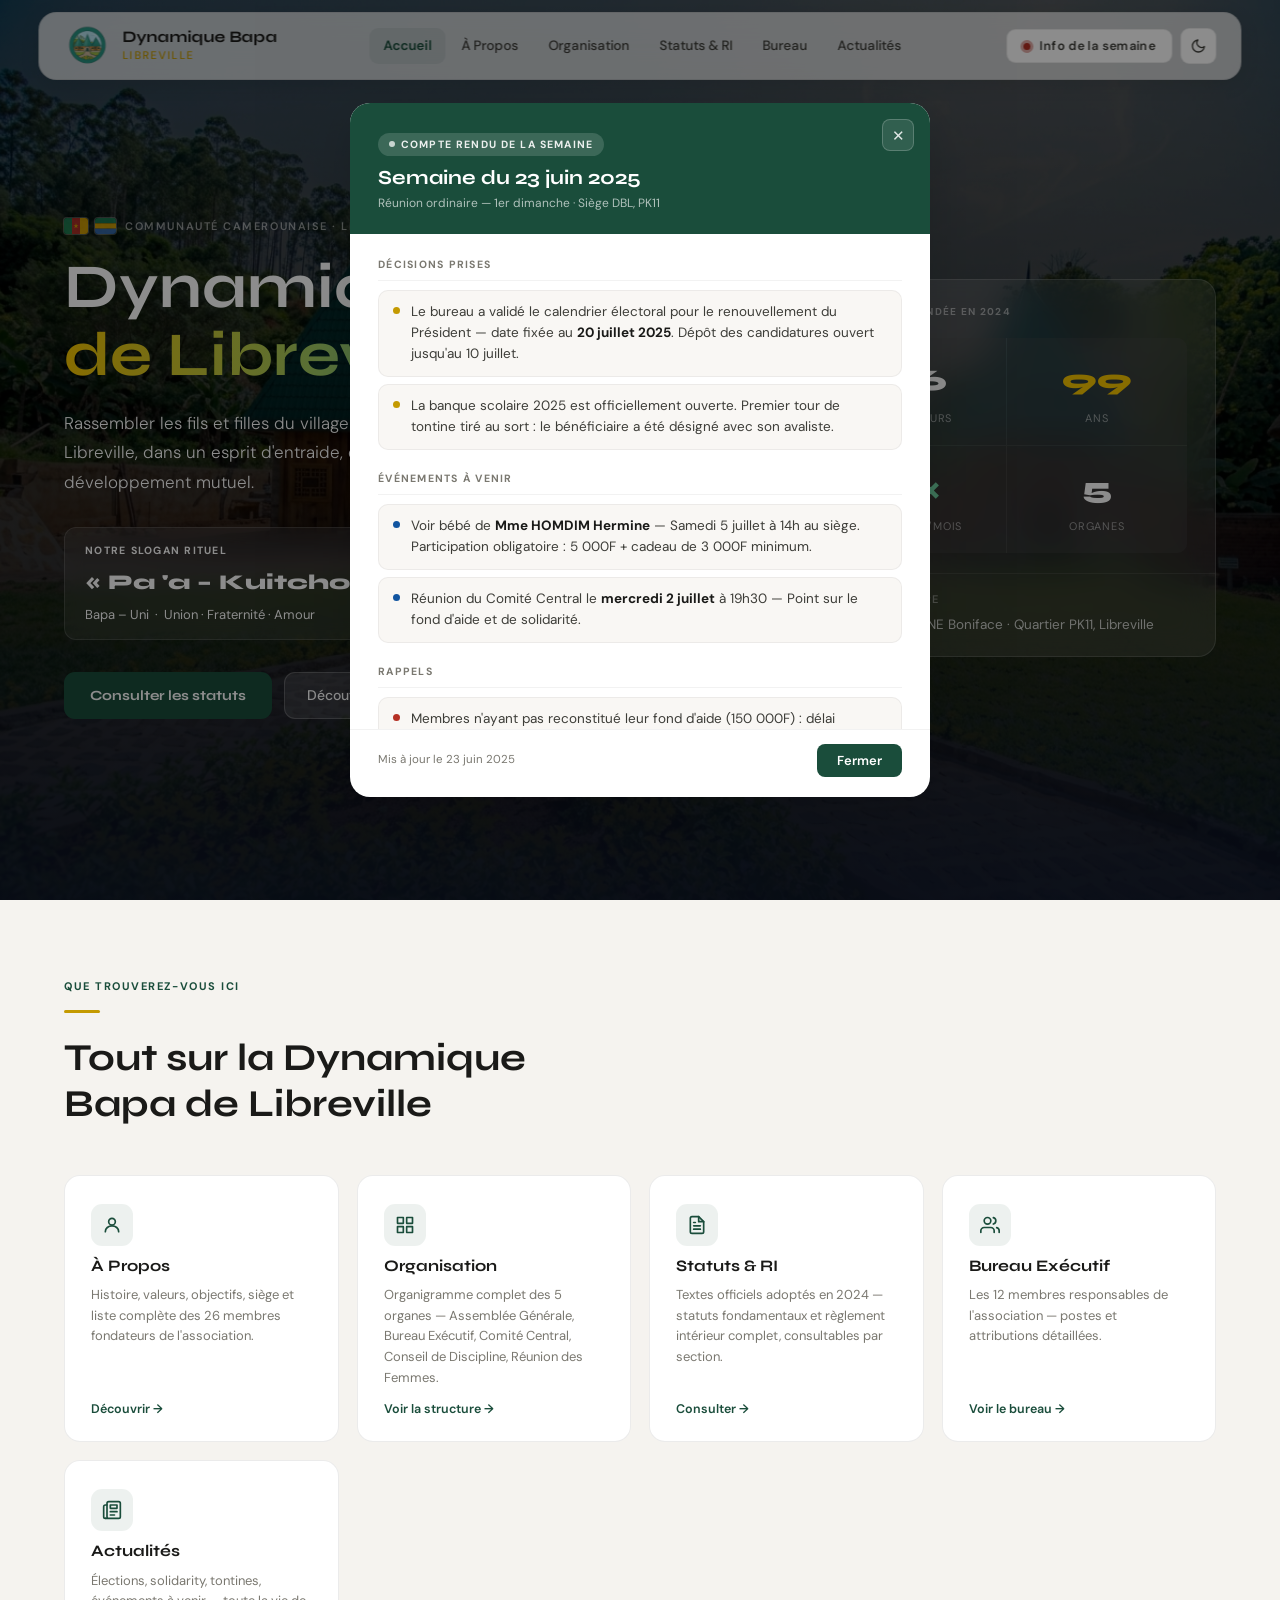
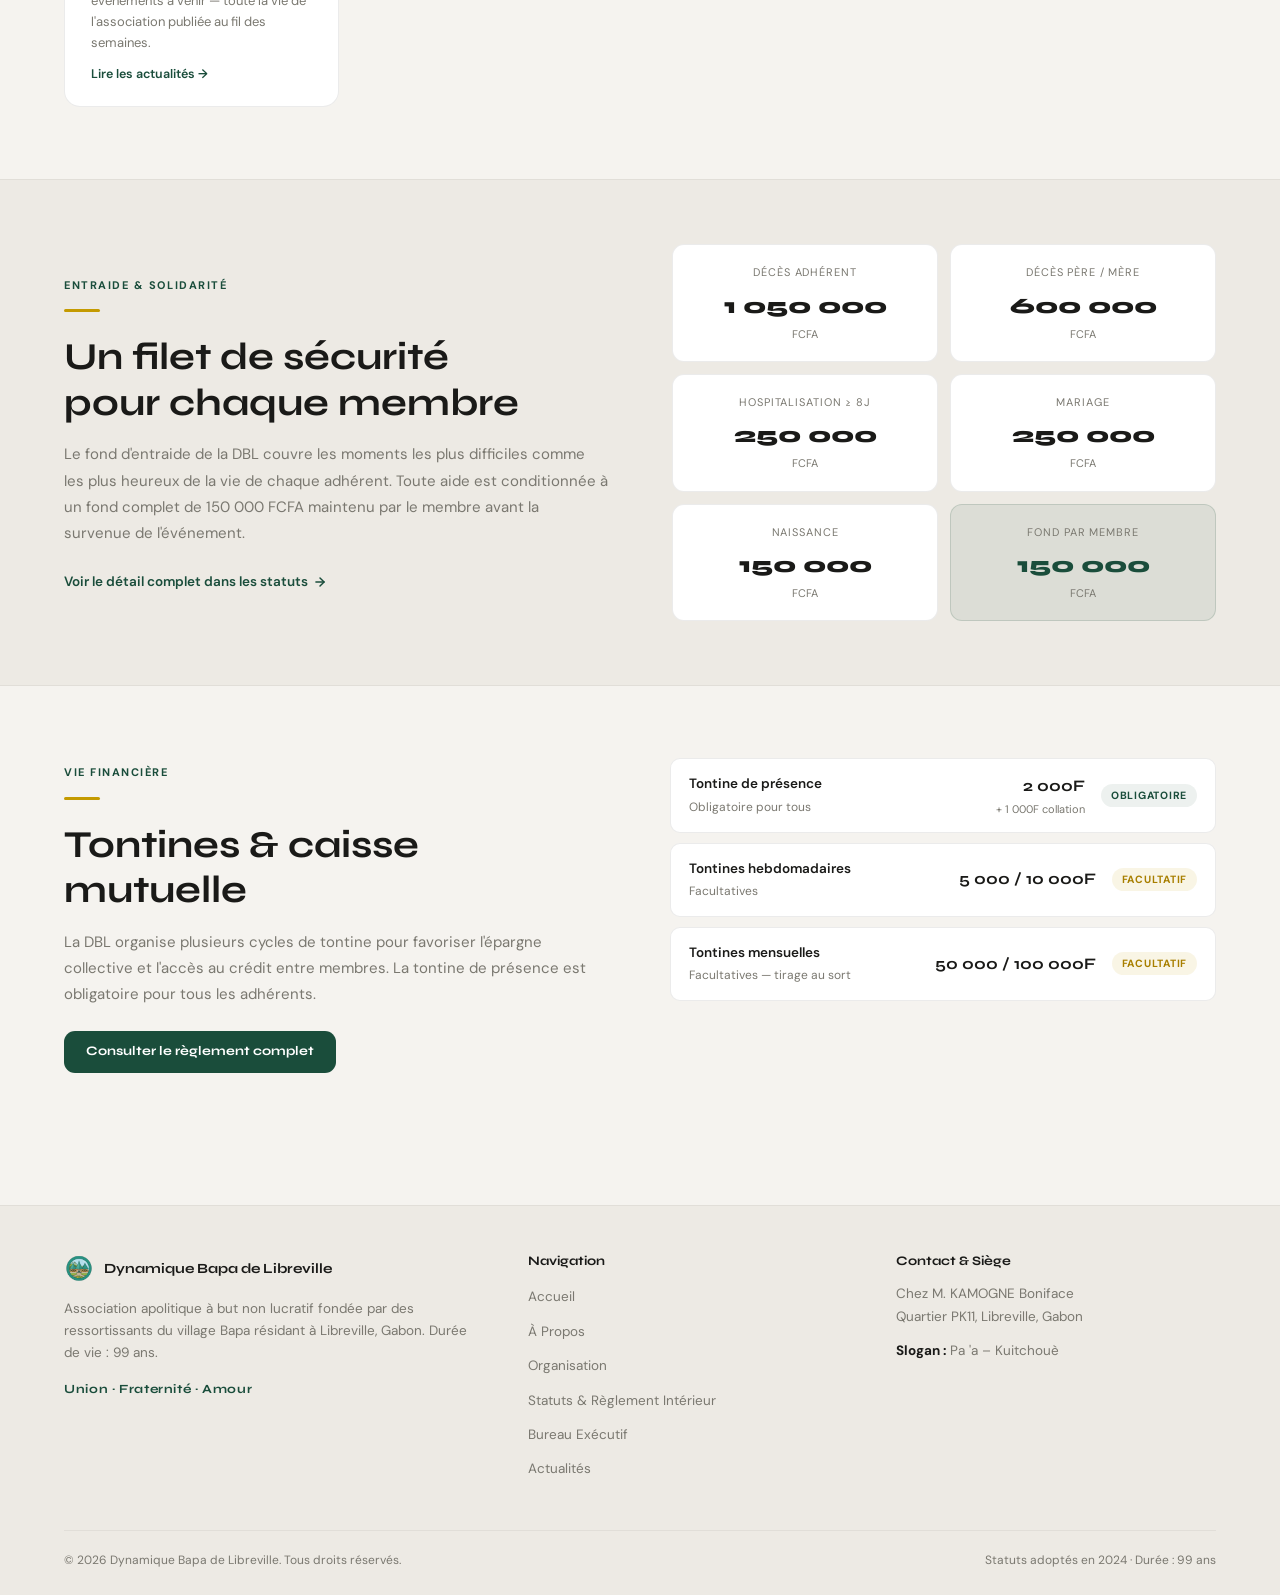
==== commit eb0fa5b7: "correction des dispositions" ====
--- a/index.html
+++ b/index.html
@@ -27,7 +27,19 @@
 
       <div class="hero-text" data-aos="fade-right" data-aos-duration="800">
         <span class="eyebrow-hero" style="font-size:11px;font-weight:600;letter-spacing:.14em;text-transform:uppercase;margin-bottom:18px;opacity:.8;gap:9px;">
-          <span class="flag-chip" aria-hidden="true"><span class="fs-green"></span><span class="fs-red"></span><span class="fs-gold"></span></span>
+          <span class="flag-chips">
+            <svg class="flag-chip flag-chip--cm" viewBox="0 0 900 600" xmlns="http://www.w3.org/2000/svg" role="img" aria-label="Drapeau du Cameroun">
+              <rect x="0" y="0" width="300" height="600" fill="var(--flag-green)"/>
+              <rect x="300" y="0" width="300" height="600" fill="var(--flag-red)"/>
+              <rect x="600" y="0" width="300" height="600" fill="var(--flag-gold)"/>
+              <polygon fill="var(--flag-gold)" points="450.00,200.00 472.45,269.10 545.11,269.10 486.33,311.80 508.78,380.90 450.00,338.20 391.22,380.90 413.67,311.80 354.89,269.10 427.55,269.10"/>
+            </svg>
+            <svg class="flag-chip flag-chip--ga" viewBox="0 0 800 600" xmlns="http://www.w3.org/2000/svg" role="img" aria-label="Drapeau du Gabon">
+              <rect x="0" y="0" width="800" height="200" fill="var(--flag-green)"/>
+              <rect x="0" y="200" width="800" height="200" fill="var(--flag-gold)"/>
+              <rect x="0" y="400" width="800" height="200" fill="var(--flag-blue)"/>
+            </svg>
+          </span>
           Communauté Camerounaise · Libreville, Gabon
         </span>
         <h1 style="font-size:clamp(36px,5vw,62px);font-family:'Syne',sans-serif;margin-bottom:20px;line-height:1.1;color:#fff;">
@@ -128,7 +140,7 @@
         <svg width="20" height="20" viewBox="0 0 24 24" fill="none" stroke="currentColor" stroke-width="2" stroke-linecap="round" stroke-linejoin="round"><path d="M17 21v-2a4 4 0 0 0-4-4H5a4 4 0 0 0-4 4v2"/><circle cx="9" cy="7" r="4"/><path d="M23 21v-2a4 4 0 0 0-3-3.87"/><path d="M16 3.13a4 4 0 0 1 0 7.75"/></svg>
       </div>
       <h3>Bureau Exécutif</h3>
-      <p>Les 12 membres responsables de l'association — postes, attributions détaillées et primes d'encouragement annuelles.</p>
+      <p>Les 12 membres responsables de l'association — postes et attributions détaillées.</p>
       <span class="ov-link">Voir le bureau &rarr;</span>
     </a>
 
@@ -254,7 +266,7 @@
       </div>
     </div>
     <div class="footer-bottom">
-      <span>© 2024 Dynamique Bapa de Libreville. Tous droits réservés.</span>
+      <span>© 2026 Dynamique Bapa de Libreville. Tous droits réservés.</span>
       <span>Statuts adoptés en 2024 · Durée : 99 ans</span>
     </div>
   </div>
--- a/style.css
+++ b/style.css
@@ -34,10 +34,11 @@
   --glass-bg:    rgba(255,255,255,0.70);
   --glass-border:rgba(0,0,0,0.08);
   --modal-overlay: rgba(0,0,0,0.45);
-  /* drapeau (toujours affiché sur fond sombre dans le hero) */
+  /* drapeaux (toujours affichés sur fond sombre dans le hero) */
   --flag-green:  #1f8a5c;
   --flag-red:    #c8312a;
   --flag-gold:   #f2b400;
+  --flag-blue:   #3a75c4;
 }
 
 /* ===========================
@@ -680,22 +681,27 @@
 @keyframes spin { to { transform: rotate(360deg); } }
 
 /* ===========================
-   FLAG CHIP (drapeau camerounais stylisé)
+   FLAG CHIPS (drapeaux Cameroun & Gabon)
    =========================== */
 .eyebrow-hero { display: flex; align-items: center; }
+.flag-chips {
+  display: inline-flex;
+  align-items: center;
+  gap: 7px;
+  flex-shrink: 0;
+}
 .flag-chip {
-  display: flex;
-  width: 26px;
+  display: block;
   height: 16px;
   border-radius: 3px;
   overflow: hidden;
   flex-shrink: 0;
   box-shadow: 0 0 0 1px rgba(255,255,255,.3), 0 1px 3px rgba(0,0,0,.4);
 }
-.flag-chip span { display: block; }
-.flag-chip .fs-green { flex: 0.75; background: var(--flag-green); }
-.flag-chip .fs-red   { flex: 0.95; background: var(--flag-red); }
-.flag-chip .fs-gold  { flex: 1.6;  background: var(--flag-gold); }
+/* Cameroun : proportions officielles 2:3 */
+.flag-chip--cm { width: 24px; }
+/* Gabon : proportions officielles 3:4 */
+.flag-chip--ga { width: 21.33px; }
 
 /* ===========================
    STATS BAR
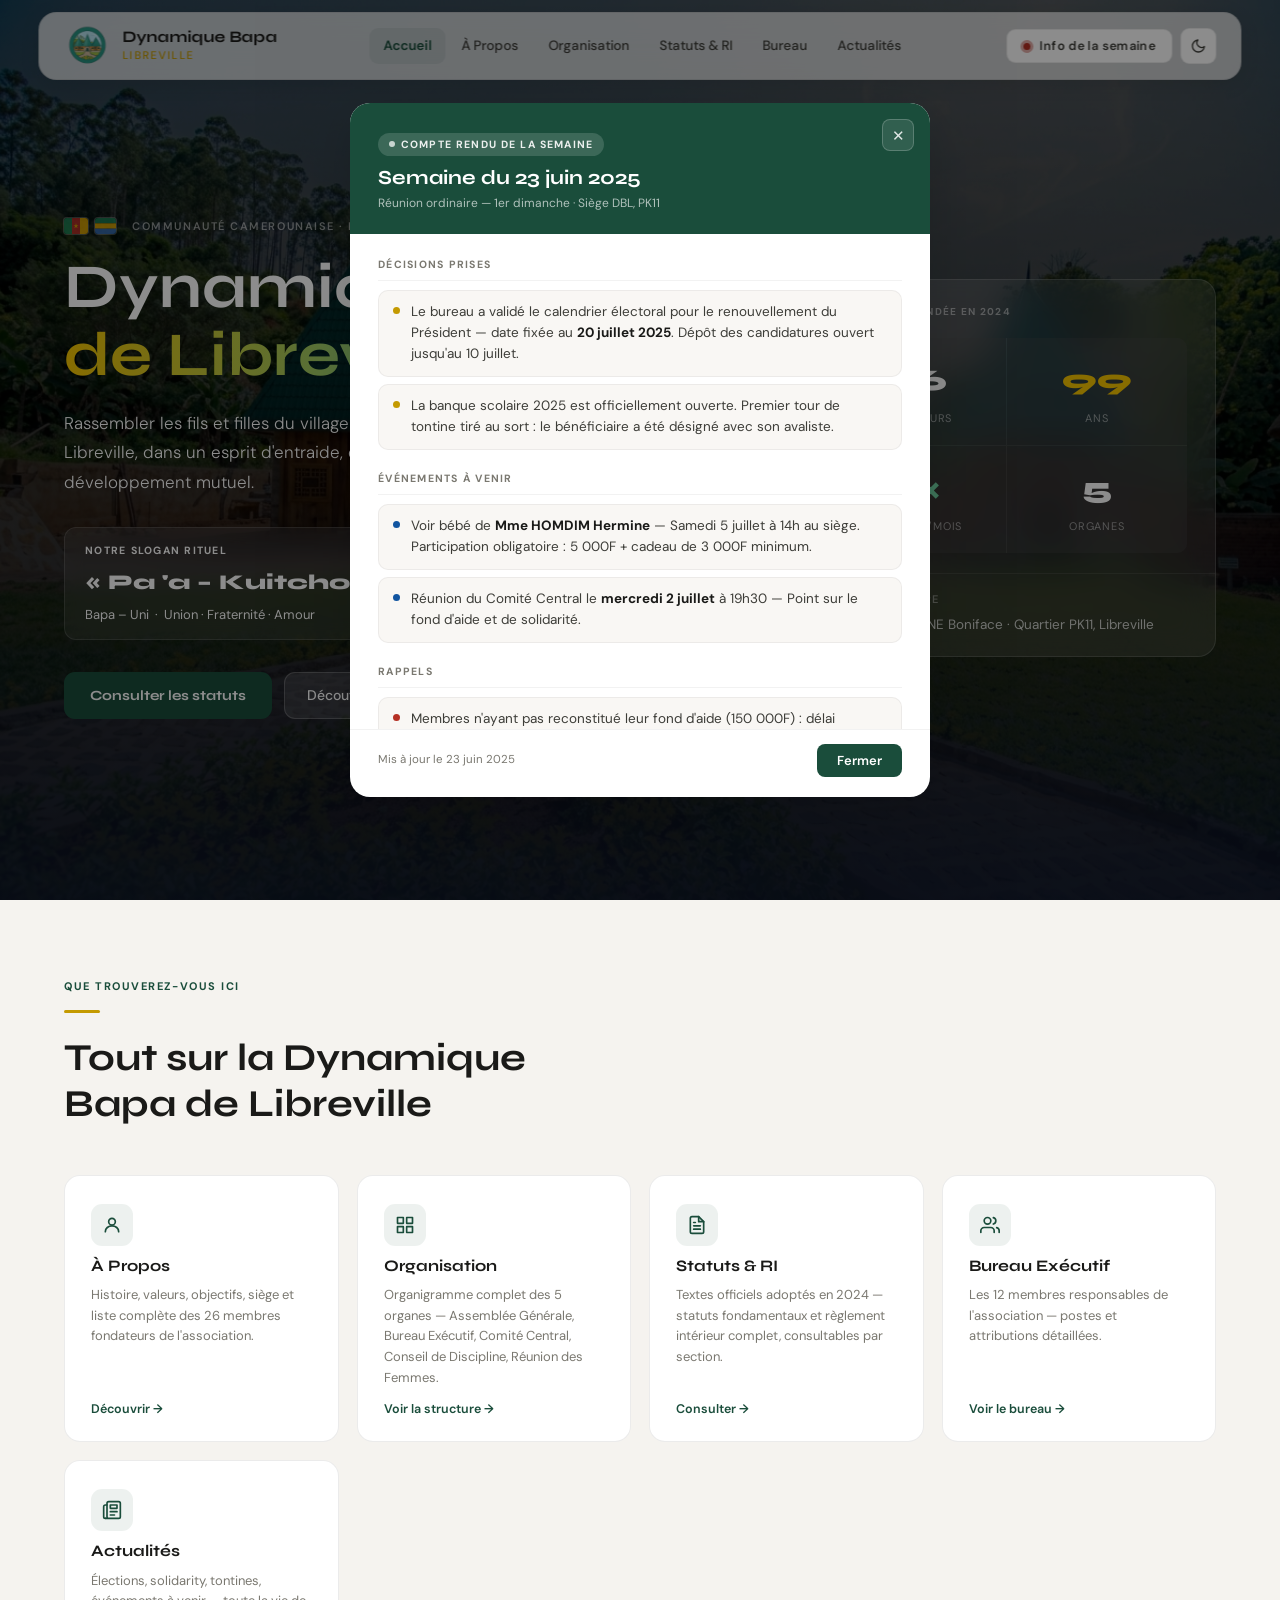
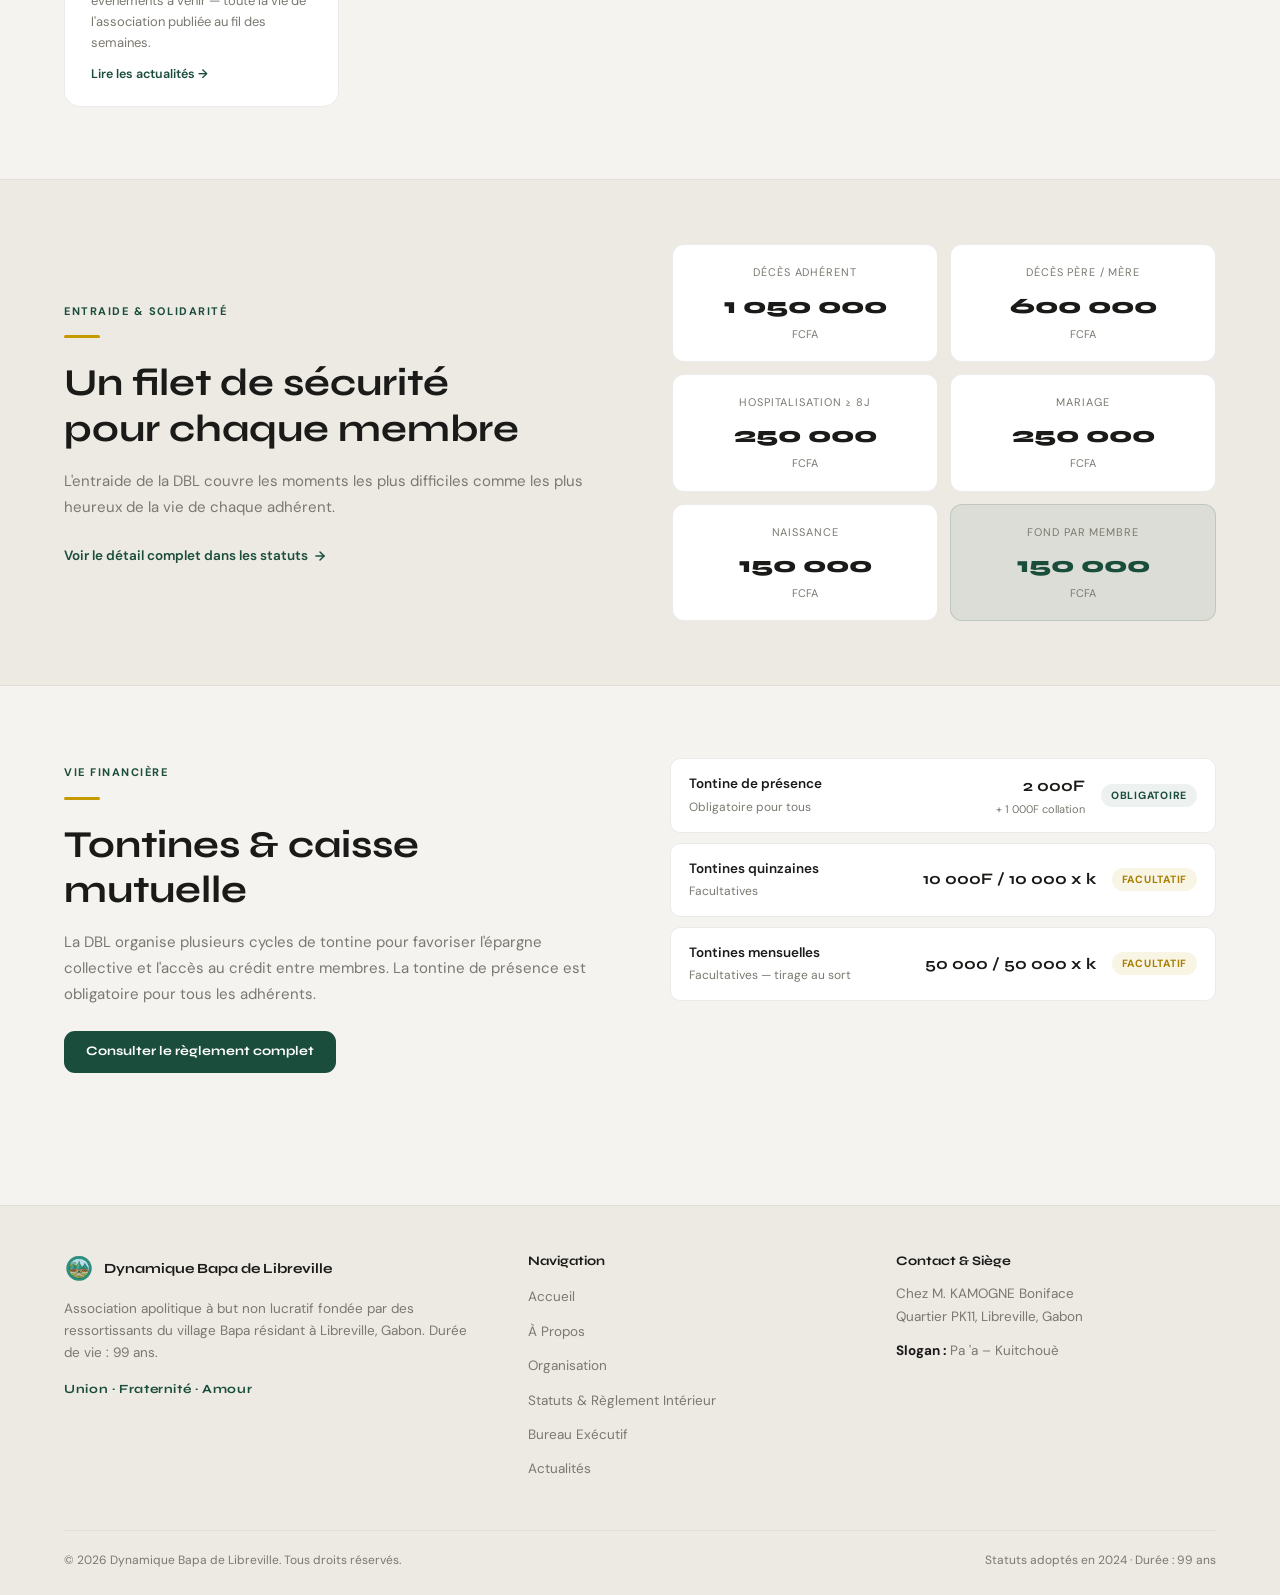
==== commit ec08ed33: "new corr" ====
--- a/index.html
+++ b/index.html
@@ -38,7 +38,7 @@
               <rect x="0" y="0" width="800" height="200" fill="var(--flag-green)"/>
               <rect x="0" y="200" width="800" height="200" fill="var(--flag-gold)"/>
               <rect x="0" y="400" width="800" height="200" fill="var(--flag-blue)"/>
-            </svg>
+            </svg></br>
           </span>
           Communauté Camerounaise · Libreville, Gabon
         </span>
@@ -166,7 +166,7 @@
         <span class="eyebrow">Entraide &amp; Solidarité</span>
         <div class="divider"></div>
         <h2 class="section-title" style="margin-bottom:16px;">Un filet de sécurité<br/>pour chaque membre</h2>
-        <p style="color:var(--muted);font-size:15px;line-height:1.75;margin-bottom:22px;">Le fond d'entraide de la DBL couvre les moments les plus difficiles comme les plus heureux de la vie de chaque adhérent. Toute aide est conditionnée à un fond complet de 150 000 FCFA maintenu par le membre avant la survenue de l'événement.</p>
+        <p style="color:var(--muted);font-size:15px;line-height:1.75;margin-bottom:22px;">L'entraide de la DBL couvre les moments les plus difficiles comme les plus heureux de la vie de chaque adhérent.</p>
         <a href="statuts.html" class="btn-text" style="font-size:13.5px;">
           Voir le détail complet dans les statuts
           <svg width="14" height="14" viewBox="0 0 24 24" fill="none" stroke="currentColor" stroke-width="2.5" stroke-linecap="round" stroke-linejoin="round"><line x1="5" y1="12" x2="19" y2="12"/><polyline points="12 5 19 12 12 19"/></svg>
@@ -214,10 +214,10 @@
       </div>
       <div style="display:grid;grid-template-columns:1fr auto auto;gap:16px;align-items:center;padding:14px 18px;border-radius:10px;background:var(--surface);border:1px solid var(--border);">
         <div>
-          <div style="font-size:13.5px;font-weight:600;color:var(--text);">Tontines hebdomadaires</div>
+          <div style="font-size:13.5px;font-weight:600;color:var(--text);">Tontines quinzaines</div>
           <div style="font-size:12px;color:var(--muted);margin-top:2px;">Facultatives</div>
         </div>
-        <div style="text-align:right;"><div style="font-family:'Syne',sans-serif;font-size:16px;font-weight:700;color:var(--text);">5 000 / 10 000F</div></div>
+        <div style="text-align:right;"><div style="font-family:'Syne',sans-serif;font-size:16px;font-weight:700;color:var(--text);">10 000F / 10 000 x k</div></div>
         <span class="tag tag-gold">Facultatif</span>
       </div>
       <div style="display:grid;grid-template-columns:1fr auto auto;gap:16px;align-items:center;padding:14px 18px;border-radius:10px;background:var(--surface);border:1px solid var(--border);">
@@ -225,7 +225,7 @@
           <div style="font-size:13.5px;font-weight:600;color:var(--text);">Tontines mensuelles</div>
           <div style="font-size:12px;color:var(--muted);margin-top:2px;">Facultatives — tirage au sort</div>
         </div>
-        <div style="text-align:right;"><div style="font-family:'Syne',sans-serif;font-size:16px;font-weight:700;color:var(--text);">50 000 / 100 000F</div></div>
+        <div style="text-align:right;"><div style="font-family:'Syne',sans-serif;font-size:16px;font-weight:700;color:var(--text);">50 000 / 50 000 x k</div></div>
         <span class="tag tag-gold">Facultatif</span>
       </div>
     </div>
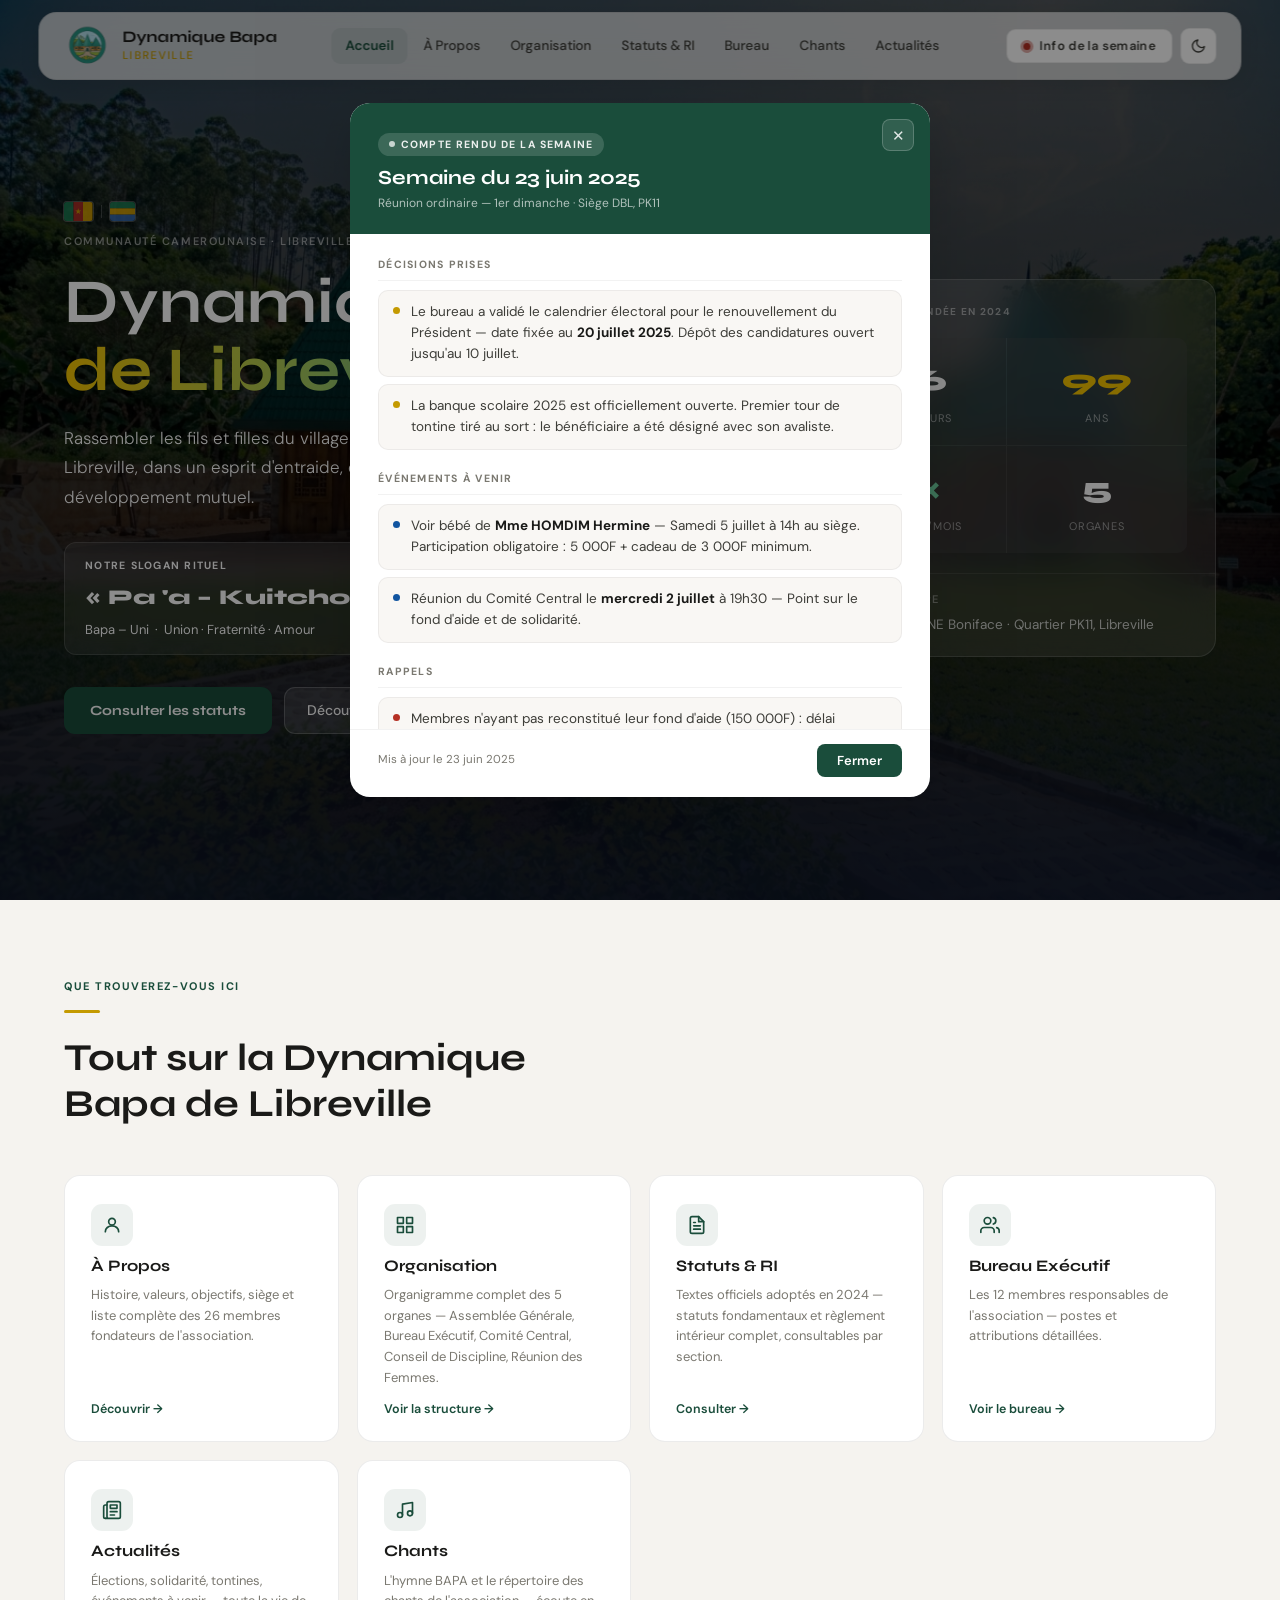
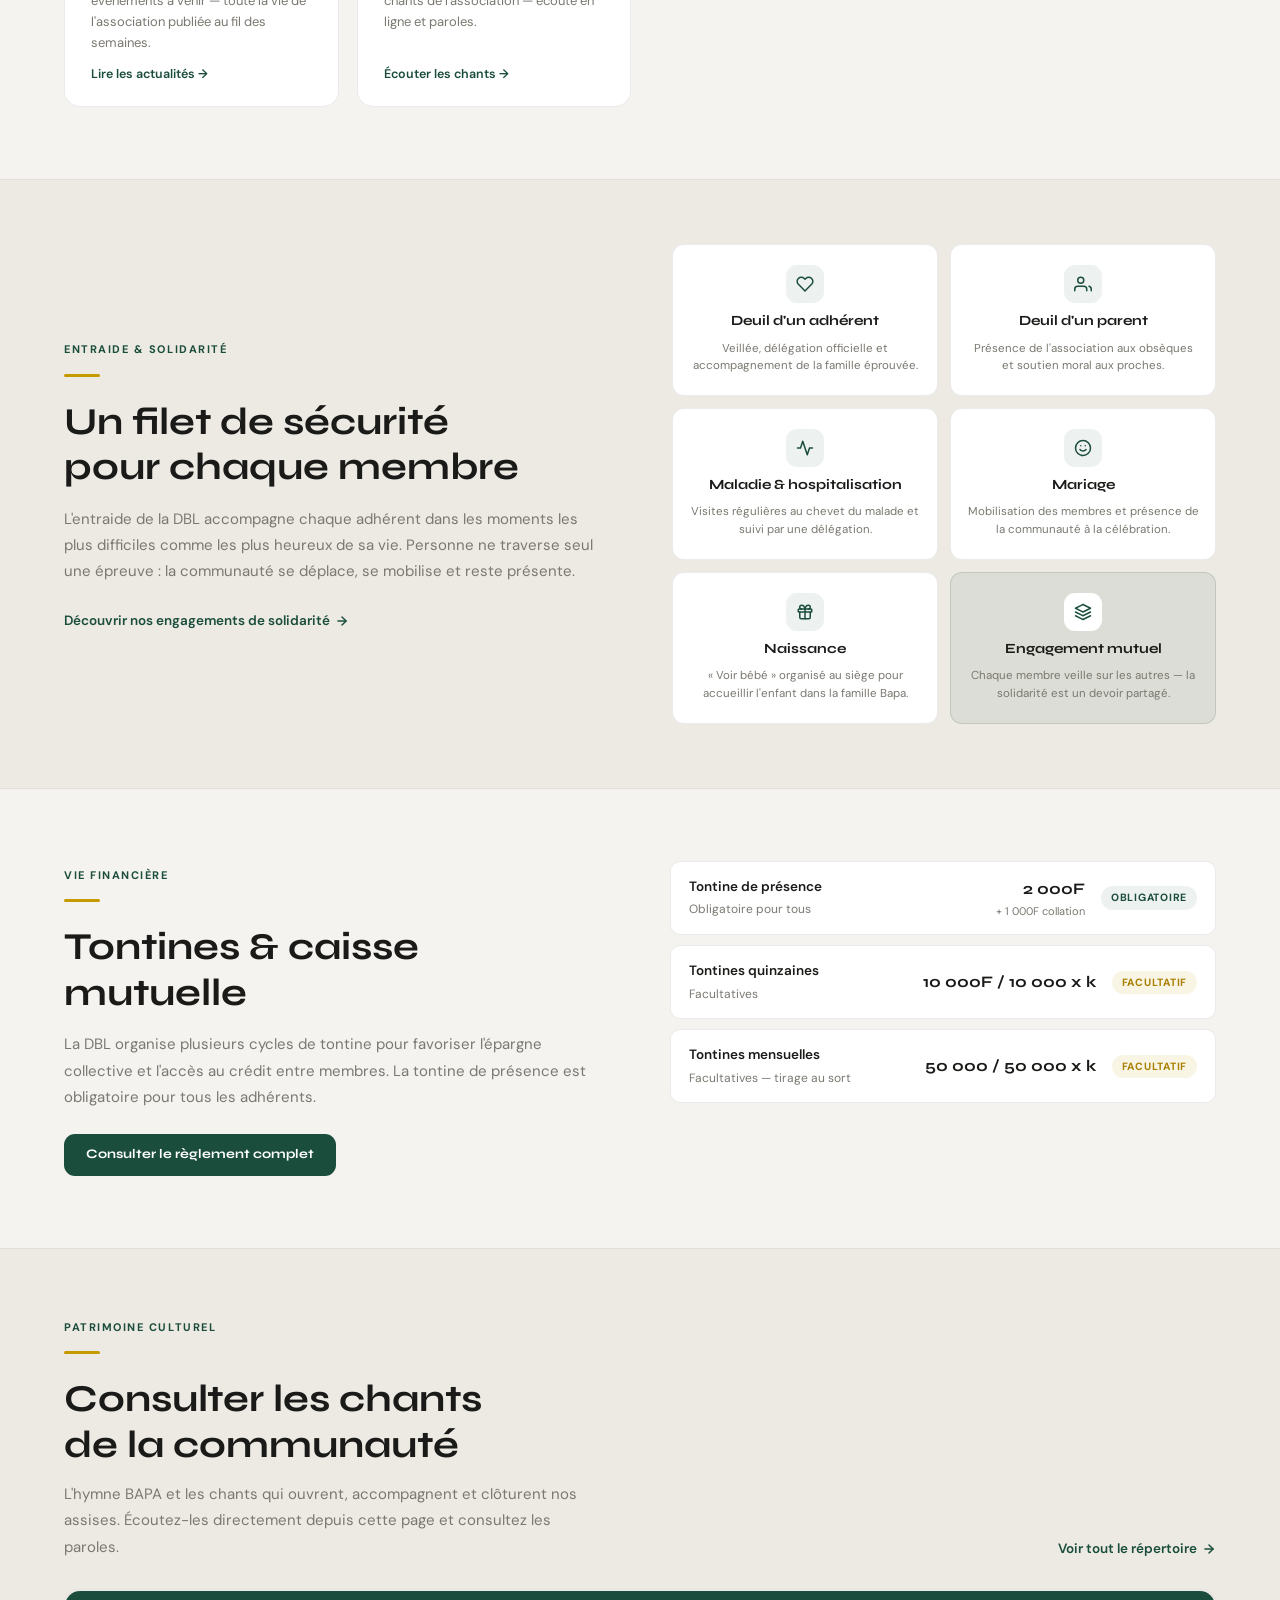
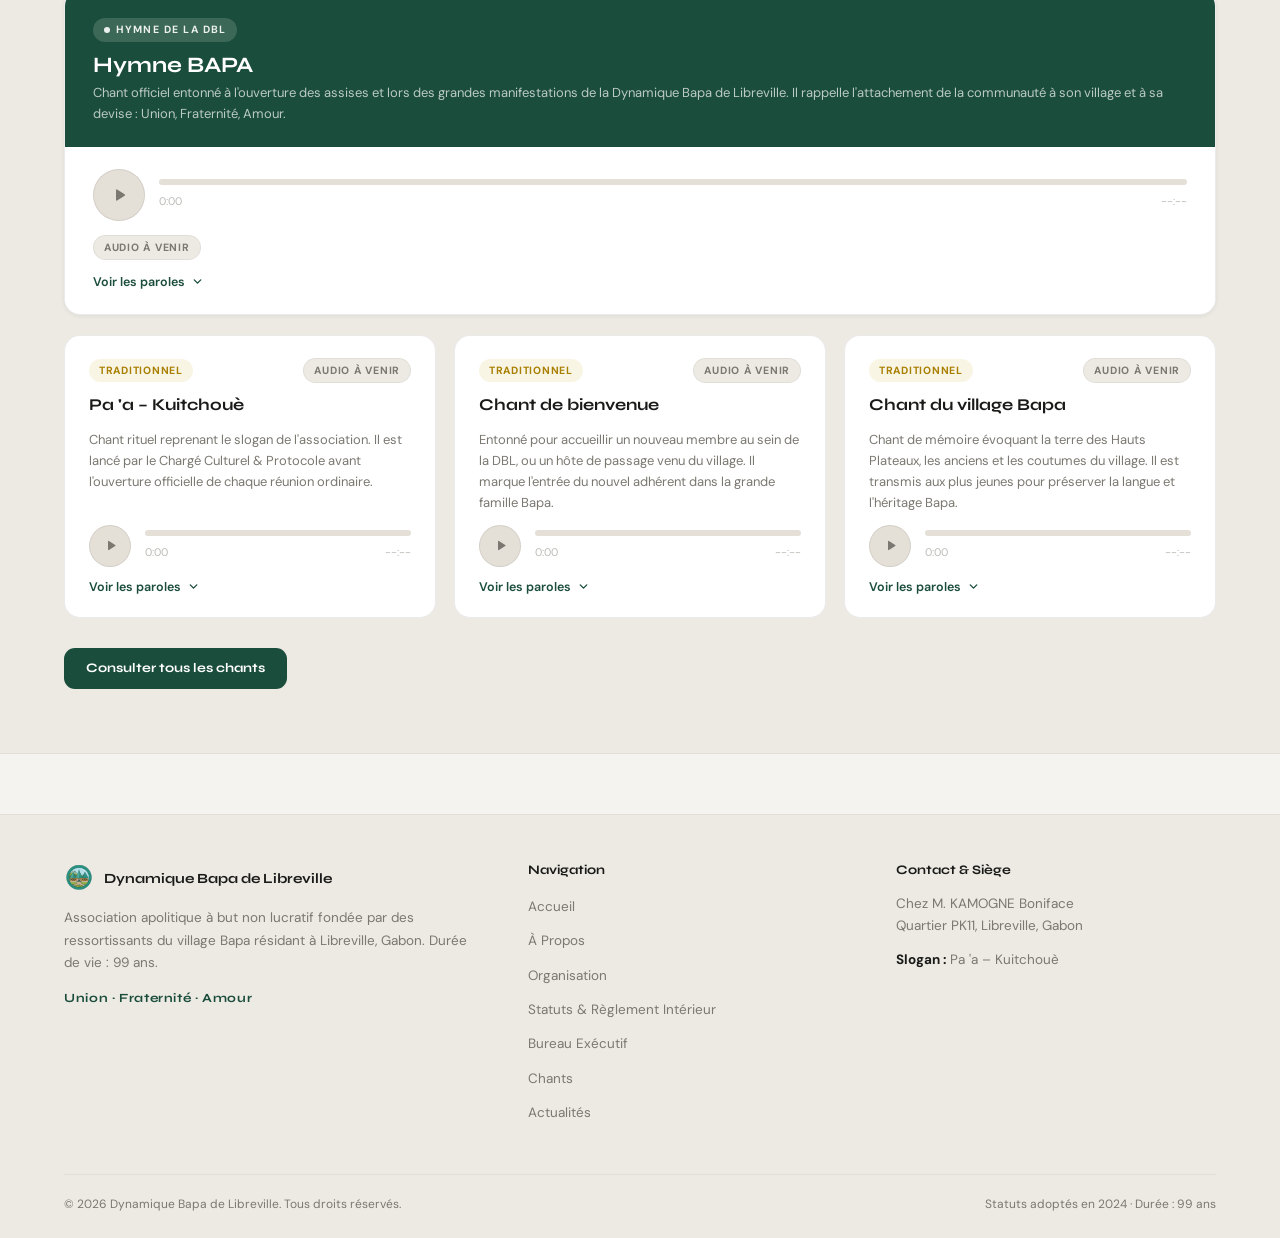
==== commit a35a004c: "audio" ====
--- a/index.html
+++ b/index.html
@@ -26,7 +26,7 @@
     <div class="hero-grid">
 
       <div class="hero-text" data-aos="fade-right" data-aos-duration="800">
-        <span class="eyebrow-hero" style="font-size:11px;font-weight:600;letter-spacing:.14em;text-transform:uppercase;margin-bottom:18px;opacity:.8;gap:9px;">
+        <span class="eyebrow-hero" style="font-size:11px;font-weight:600;letter-spacing:.14em;text-transform:uppercase;margin-bottom:18px;opacity:.8;">
           <span class="flag-chips">
             <svg class="flag-chip flag-chip--cm" viewBox="0 0 900 600" xmlns="http://www.w3.org/2000/svg" role="img" aria-label="Drapeau du Cameroun">
               <rect x="0" y="0" width="300" height="600" fill="var(--flag-green)"/>
@@ -34,13 +34,14 @@
               <rect x="600" y="0" width="300" height="600" fill="var(--flag-gold)"/>
               <polygon fill="var(--flag-gold)" points="450.00,200.00 472.45,269.10 545.11,269.10 486.33,311.80 508.78,380.90 450.00,338.20 391.22,380.90 413.67,311.80 354.89,269.10 427.55,269.10"/>
             </svg>
+            <span class="flag-sep" aria-hidden="true"></span>
             <svg class="flag-chip flag-chip--ga" viewBox="0 0 800 600" xmlns="http://www.w3.org/2000/svg" role="img" aria-label="Drapeau du Gabon">
               <rect x="0" y="0" width="800" height="200" fill="var(--flag-green)"/>
               <rect x="0" y="200" width="800" height="200" fill="var(--flag-gold)"/>
               <rect x="0" y="400" width="800" height="200" fill="var(--flag-blue)"/>
-            </svg></br>
+            </svg>
           </span>
-          Communauté Camerounaise · Libreville, Gabon
+          <span class="eyebrow-hero-txt">Communauté Camerounaise · Libreville, Gabon</span>
         </span>
         <h1 style="font-size:clamp(36px,5vw,62px);font-family:'Syne',sans-serif;margin-bottom:20px;line-height:1.1;color:#fff;">
           Dynamique Bapa<br/>
@@ -59,6 +60,10 @@
         <div style="display:flex;flex-wrap:wrap;gap:12px;">
           <a href="statuts.html" class="btn-primary">Consulter les statuts</a>
           <a href="a-propos.html" class="btn-hero-ghost" style="display:inline-flex;align-items:center;gap:7px;padding:11px 22px;border-radius:11px;font-size:14px;font-weight:500;background:rgba(255,255,255,.1);border:1px solid rgba(255,255,255,.2);color:#fff;text-decoration:none;transition:all .2s;">Découvrir l'association</a>
+          <a href="#chants" class="btn-hero-ghost" id="btn-hymne" style="display:inline-flex;align-items:center;gap:7px;padding:11px 22px;border-radius:11px;font-size:14px;font-weight:500;background:rgba(255,255,255,.1);border:1px solid rgba(255,255,255,.2);color:#fff;text-decoration:none;transition:all .2s;">
+            <svg width="14" height="14" viewBox="0 0 24 24" fill="currentColor" aria-hidden="true"><path d="M8 5.5v13a1 1 0 0 0 1.53.85l10-6.5a1 1 0 0 0 0-1.7l-10-6.5A1 1 0 0 0 8 5.5z"/></svg>
+            Écouter l'hymne BAPA
+          </a>
         </div>
       </div>
 
@@ -106,7 +111,7 @@
     <h2 class="section-title" style="max-width:520px;">Tout sur la Dynamique Bapa de Libreville</h2>
   </div>
 
-  <div style="display:grid;grid-template-columns:repeat(auto-fill,minmax(230px,1fr));gap:18px;">
+  <div class="overview-grid">
 
     <a class="overview-card" href="a-propos.html" data-aos="fade-up">
       <div class="ov-icon">
@@ -149,8 +154,17 @@
         <svg width="20" height="20" viewBox="0 0 24 24" fill="none" stroke="currentColor" stroke-width="2" stroke-linecap="round" stroke-linejoin="round"><path d="M4 22h16a2 2 0 0 0 2-2V4a2 2 0 0 0-2-2H8a2 2 0 0 0-2 2v16a2 2 0 0 0 2 2z"/><path d="M4 22a2 2 0 0 1-2-2V8a2 2 0 0 1 2-2h2"/><path d="M18 14H10"/><path d="M15 18H10"/><path d="M10 6H18v4H10z"/></svg>
       </div>
       <h3>Actualités</h3>
-      <p>Élections, solidarity, tontines, événements à venir — toute la vie de l'association publiée au fil des semaines.</p>
+      <p>Élections, solidarité, tontines, événements à venir — toute la vie de l'association publiée au fil des semaines.</p>
       <span class="ov-link">Lire les actualités &rarr;</span>
+    </a>
+
+    <a class="overview-card" href="chants.html" data-aos="fade-up" data-aos-delay="300">
+      <div class="ov-icon">
+        <svg width="20" height="20" viewBox="0 0 24 24" fill="none" stroke="currentColor" stroke-width="2" stroke-linecap="round" stroke-linejoin="round"><path d="M9 18V5l12-2v13"/><circle cx="6" cy="18" r="3"/><circle cx="18" cy="16" r="3"/></svg>
+      </div>
+      <h3>Chants</h3>
+      <p>L'hymne BAPA et le répertoire des chants de l'association — écoute en ligne et paroles.</p>
+      <span class="ov-link">Écouter les chants &rarr;</span>
     </a>
 
   </div>
@@ -166,23 +180,55 @@
         <span class="eyebrow">Entraide &amp; Solidarité</span>
         <div class="divider"></div>
         <h2 class="section-title" style="margin-bottom:16px;">Un filet de sécurité<br/>pour chaque membre</h2>
-        <p style="color:var(--muted);font-size:15px;line-height:1.75;margin-bottom:22px;">L'entraide de la DBL couvre les moments les plus difficiles comme les plus heureux de la vie de chaque adhérent.</p>
+        <p style="color:var(--muted);font-size:15px;line-height:1.75;margin-bottom:22px;">L'entraide de la DBL accompagne chaque adhérent dans les moments les plus difficiles comme les plus heureux de sa vie. Personne ne traverse seul une épreuve : la communauté se déplace, se mobilise et reste présente.</p>
         <a href="statuts.html" class="btn-text" style="font-size:13.5px;">
-          Voir le détail complet dans les statuts
+          Découvrir nos engagements de solidarité
           <svg width="14" height="14" viewBox="0 0 24 24" fill="none" stroke="currentColor" stroke-width="2.5" stroke-linecap="round" stroke-linejoin="round"><line x1="5" y1="12" x2="19" y2="12"/><polyline points="12 5 19 12 12 19"/></svg>
         </a>
       </div>
 
-      <div style="display:grid;grid-template-columns:1fr 1fr;gap:12px;">
-        <div class="aide-tile"><div class="cat">Décès adhérent</div><div class="montant">1 050 000</div><div class="fcfa">FCFA</div></div>
-        <div class="aide-tile"><div class="cat">Décès père / mère</div><div class="montant">600 000</div><div class="fcfa">FCFA</div></div>
-        <div class="aide-tile"><div class="cat">Hospitalisation ≥ 8j</div><div class="montant">250 000</div><div class="fcfa">FCFA</div></div>
-        <div class="aide-tile"><div class="cat">Mariage</div><div class="montant">250 000</div><div class="fcfa">FCFA</div></div>
-        <div class="aide-tile"><div class="cat">Naissance</div><div class="montant">150 000</div><div class="fcfa">FCFA</div></div>
-        <div class="aide-tile" style="background:var(--green-tint);border-color:rgba(26,77,59,.15);">
-          <div class="cat">Fond par membre</div>
-          <div class="montant" style="color:var(--green);">150 000</div>
-          <div class="fcfa">FCFA</div>
+      <div class="aide-tiles">
+        <div class="aide-tile-solid">
+          <div class="ico">
+            <svg viewBox="0 0 24 24" fill="none" stroke="currentColor" stroke-width="2" stroke-linecap="round" stroke-linejoin="round"><path d="M20.84 4.61a5.5 5.5 0 0 0-7.78 0L12 5.67l-1.06-1.06a5.5 5.5 0 0 0-7.78 7.78l1.06 1.06L12 21.23l7.78-7.78 1.06-1.06a5.5 5.5 0 0 0 0-7.78z"/></svg>
+          </div>
+          <div class="titre">Deuil d'un adhérent</div>
+          <div class="desc">Veillée, délégation officielle et accompagnement de la famille éprouvée.</div>
+        </div>
+        <div class="aide-tile-solid">
+          <div class="ico">
+            <svg viewBox="0 0 24 24" fill="none" stroke="currentColor" stroke-width="2" stroke-linecap="round" stroke-linejoin="round"><path d="M17 21v-2a4 4 0 0 0-4-4H5a4 4 0 0 0-4 4v2"/><circle cx="9" cy="7" r="4"/><path d="M23 21v-2a4 4 0 0 0-3-3.87"/></svg>
+          </div>
+          <div class="titre">Deuil d'un parent</div>
+          <div class="desc">Présence de l'association aux obsèques et soutien moral aux proches.</div>
+        </div>
+        <div class="aide-tile-solid">
+          <div class="ico">
+            <svg viewBox="0 0 24 24" fill="none" stroke="currentColor" stroke-width="2" stroke-linecap="round" stroke-linejoin="round"><path d="M22 12h-4l-3 9L9 3l-3 9H2"/></svg>
+          </div>
+          <div class="titre">Maladie &amp; hospitalisation</div>
+          <div class="desc">Visites régulières au chevet du malade et suivi par une délégation.</div>
+        </div>
+        <div class="aide-tile-solid">
+          <div class="ico">
+            <svg viewBox="0 0 24 24" fill="none" stroke="currentColor" stroke-width="2" stroke-linecap="round" stroke-linejoin="round"><circle cx="12" cy="12" r="10"/><path d="M8 14s1.5 2 4 2 4-2 4-2"/><line x1="9" y1="9" x2="9.01" y2="9"/><line x1="15" y1="9" x2="15.01" y2="9"/></svg>
+          </div>
+          <div class="titre">Mariage</div>
+          <div class="desc">Mobilisation des membres et présence de la communauté à la célébration.</div>
+        </div>
+        <div class="aide-tile-solid">
+          <div class="ico">
+            <svg viewBox="0 0 24 24" fill="none" stroke="currentColor" stroke-width="2" stroke-linecap="round" stroke-linejoin="round"><rect x="3" y="8" width="18" height="4" rx="1"/><path d="M12 8v13"/><path d="M19 12v7a2 2 0 0 1-2 2H7a2 2 0 0 1-2-2v-7"/><path d="M7.5 8a2.5 2.5 0 0 1 0-5C11 3 12 8 12 8s1-5 4.5-5a2.5 2.5 0 0 1 0 5"/></svg>
+          </div>
+          <div class="titre">Naissance</div>
+          <div class="desc">« Voir bébé » organisé au siège pour accueillir l'enfant dans la famille Bapa.</div>
+        </div>
+        <div class="aide-tile-solid is-accent">
+          <div class="ico">
+            <svg viewBox="0 0 24 24" fill="none" stroke="currentColor" stroke-width="2" stroke-linecap="round" stroke-linejoin="round"><path d="M12 2 2 7l10 5 10-5-10-5z"/><path d="M2 17l10 5 10-5"/><path d="M2 12l10 5 10-5"/></svg>
+          </div>
+          <div class="titre">Engagement mutuel</div>
+          <div class="desc">Chaque membre veille sur les autres — la solidarité est un devoir partagé.</div>
         </div>
       </div>
     </div>
@@ -204,33 +250,64 @@
     </div>
 
     <div style="display:flex;flex-direction:column;gap:10px;">
-      <div style="display:grid;grid-template-columns:1fr auto auto;gap:16px;align-items:center;padding:14px 18px;border-radius:10px;background:var(--surface);border:1px solid var(--border);">
+      <div class="tontine-row">
         <div>
           <div style="font-size:13.5px;font-weight:600;color:var(--text);">Tontine de présence</div>
           <div style="font-size:12px;color:var(--muted);margin-top:2px;">Obligatoire pour tous</div>
         </div>
         <div style="text-align:right;"><div style="font-family:'Syne',sans-serif;font-size:16px;font-weight:700;color:var(--text);">2 000F</div><div style="font-size:11px;color:var(--muted);">+ 1 000F collation</div></div>
-        <span class="tag tag-green">Obligatoire</span>
-      </div>
-      <div style="display:grid;grid-template-columns:1fr auto auto;gap:16px;align-items:center;padding:14px 18px;border-radius:10px;background:var(--surface);border:1px solid var(--border);">
+        <span class="tag tag-green tr-tag">Obligatoire</span>
+      </div>
+      <div class="tontine-row">
         <div>
           <div style="font-size:13.5px;font-weight:600;color:var(--text);">Tontines quinzaines</div>
           <div style="font-size:12px;color:var(--muted);margin-top:2px;">Facultatives</div>
         </div>
         <div style="text-align:right;"><div style="font-family:'Syne',sans-serif;font-size:16px;font-weight:700;color:var(--text);">10 000F / 10 000 x k</div></div>
-        <span class="tag tag-gold">Facultatif</span>
-      </div>
-      <div style="display:grid;grid-template-columns:1fr auto auto;gap:16px;align-items:center;padding:14px 18px;border-radius:10px;background:var(--surface);border:1px solid var(--border);">
+        <span class="tag tag-gold tr-tag">Facultatif</span>
+      </div>
+      <div class="tontine-row">
         <div>
           <div style="font-size:13.5px;font-weight:600;color:var(--text);">Tontines mensuelles</div>
           <div style="font-size:12px;color:var(--muted);margin-top:2px;">Facultatives — tirage au sort</div>
         </div>
         <div style="text-align:right;"><div style="font-family:'Syne',sans-serif;font-size:16px;font-weight:700;color:var(--text);">50 000 / 50 000 x k</div></div>
-        <span class="tag tag-gold">Facultatif</span>
-      </div>
-    </div>
-  </div>
-</section>
+        <span class="tag tag-gold tr-tag">Facultatif</span>
+      </div>
+    </div>
+  </div>
+</section>
+
+<!-- ====== CHANTS DE LA DBL ====== -->
+<section id="chants" style="background:var(--bg2);padding:64px 0;border-top:1px solid var(--border2);border-bottom:1px solid var(--border2);">
+  <div style="width:90%;max-width:1200px;margin:0 auto;">
+
+    <div style="display:flex;align-items:flex-end;justify-content:space-between;gap:20px;flex-wrap:wrap;margin-bottom:30px;" data-aos="fade-up">
+      <div>
+        <span class="eyebrow">Patrimoine culturel</span>
+        <div class="divider"></div>
+        <h2 class="section-title" style="margin-bottom:14px;">Consulter les chants<br/>de la communauté</h2>
+        <p style="color:var(--muted);font-size:15px;line-height:1.75;max-width:520px;">L'hymne BAPA et les chants qui ouvrent, accompagnent et clôturent nos assises. Écoutez-les directement depuis cette page et consultez les paroles.</p>
+      </div>
+      <a href="chants.html" class="btn-text" style="font-size:13.5px;">
+        Voir tout le répertoire
+        <svg width="14" height="14" viewBox="0 0 24 24" fill="none" stroke="currentColor" stroke-width="2.5" stroke-linecap="round" stroke-linejoin="round"><line x1="5" y1="12" x2="19" y2="12"/><polyline points="12 5 19 12 12 19"/></svg>
+      </a>
+    </div>
+
+    <!-- Hymne mis en avant -->
+    <div id="index-hymne" style="margin-bottom:20px;"></div>
+
+    <!-- Aperçu du répertoire -->
+    <div class="chants-grid" id="index-chants"></div>
+
+    <div style="margin-top:30px;">
+      <a href="chants.html" class="btn-primary" style="font-size:13px;padding:10px 22px;">Consulter tous les chants</a>
+    </div>
+
+  </div>
+</section>
+
 
 </main>
 
@@ -256,6 +333,7 @@
           <li><a href="organisation.html">Organisation</a></li>
           <li><a href="statuts.html">Statuts &amp; Règlement Intérieur</a></li>
           <li><a href="bureau.html">Bureau Exécutif</a></li>
+          <li><a href="chants.html">Chants</a></li>
           <li><a href="actualites.html">Actualités</a></li>
         </ul>
       </div>
@@ -274,8 +352,24 @@
 
 <script src="https://unpkg.com/aos@2.3.1/dist/aos.js"></script>
 <script src="nav-common.js"></script>
+<script src="chants.js"></script>
 <script>
   initNav('index');
+
+  // Section chants : hymne mis en avant + 3 chants du répertoire
+  renderChants(document.getElementById('index-hymne'), CHANTS.filter(c => c.cat === 'hymne'), { featured: true });
+  renderChants(document.getElementById('index-chants'), CHANTS.filter(c => c.cat !== 'hymne').slice(0, 3));
+
+  // Bouton « Écouter l'hymne BAPA » du hero
+  const btnHymne = document.getElementById('btn-hymne');
+  if (btnHymne) {
+    btnHymne.addEventListener('click', (e) => {
+      e.preventDefault();
+      jouerHymne();
+      document.getElementById('chants').scrollIntoView({ behavior: 'smooth', block: 'start' });
+    });
+  }
+
   AOS.init({ once: true, offset: 50, duration: 650 });
 </script>
 </body>
--- a/style.css
+++ b/style.css
@@ -246,6 +246,9 @@
 }
 .burger-btn:hover { background: var(--bg2); }
 .burger-btn span { display: block; width: 18px; height: 1.5px; background: var(--text2); border-radius: 2px; transition: all .22s; }
+.burger-btn.open span:nth-child(1) { transform: translateY(6px) rotate(45deg); }
+.burger-btn.open span:nth-child(2) { opacity: 0; transform: scaleX(.4); }
+.burger-btn.open span:nth-child(3) { transform: translateY(-6px) rotate(-45deg); }
 
 /* Mobile menu */
 .mobile-menu {
@@ -255,9 +258,15 @@
   padding: 10px;
   border-radius: 14px;
   list-style: none;
-  position: absolute;
-  top: calc(var(--nav-h) + 12px);
-  left: 0; right: 0;
+  position: fixed;
+  top: calc(var(--nav-h) + 20px);
+  left: 50%;
+  transform: translateX(-50%);
+  width: 94%;
+  max-width: 1280px;
+  max-height: calc(100vh - var(--nav-h) - 40px);
+  overflow-y: auto;
+  overscroll-behavior: contain;
   z-index: 899;
   box-shadow: var(--shadow-lg);
 }
@@ -683,25 +692,38 @@
 /* ===========================
    FLAG CHIPS (drapeaux Cameroun & Gabon)
    =========================== */
-.eyebrow-hero { display: flex; align-items: center; }
+/* Les drapeaux sont placés AU-DESSUS du texte (colonne) */
+.eyebrow-hero {
+  display: flex;
+  flex-direction: column;
+  align-items: flex-start;
+  gap: 11px;
+}
 .flag-chips {
   display: inline-flex;
   align-items: center;
-  gap: 7px;
+  gap: 8px;
   flex-shrink: 0;
 }
 .flag-chip {
   display: block;
-  height: 16px;
+  height: 19px;
   border-radius: 3px;
   overflow: hidden;
   flex-shrink: 0;
   box-shadow: 0 0 0 1px rgba(255,255,255,.3), 0 1px 3px rgba(0,0,0,.4);
 }
 /* Cameroun : proportions officielles 2:3 */
-.flag-chip--cm { width: 24px; }
+.flag-chip--cm { width: 28.5px; }
 /* Gabon : proportions officielles 3:4 */
-.flag-chip--ga { width: 21.33px; }
+.flag-chip--ga { width: 25.33px; }
+/* Fin séparateur discret entre les deux drapeaux */
+.flag-chips .flag-sep {
+  width: 1px;
+  height: 13px;
+  background: rgba(255,255,255,.25);
+  flex-shrink: 0;
+}
 
 /* ===========================
    STATS BAR
@@ -997,8 +1019,336 @@
 [data-theme="dark"] .tag-gold { color: var(--gold); }
 
 /* ===========================
+   FILTRES (chips) — partagé actualités / chants
+   =========================== */
+.actu-filter {
+  padding: 7px 16px;
+  border-radius: 20px;
+  border: 1px solid var(--border);
+  background: var(--surface);
+  color: var(--text2);
+  font-size: 13px;
+  font-weight: 500;
+  cursor: pointer;
+  transition: all .18s;
+  font-family: 'DM Sans', sans-serif;
+}
+.actu-filter:hover { background: var(--bg2); color: var(--text); }
+.actu-filter.active { background: var(--green); color: #fff; border-color: var(--green); }
+.filter-row { display: flex; gap: 8px; flex-wrap: wrap; margin-bottom: 40px; }
+
+/* ===========================
+   GRILLES UTILITAIRES (remplacent les grilles inline
+   pour rendre le responsive pilotable)
+   =========================== */
+.grid-2 { display: grid; grid-template-columns: 1fr 1fr; gap: 16px; }
+.apropos-intro { display: grid; grid-template-columns: 1fr 1fr; gap: 60px; align-items: start; margin-bottom: 72px; }
+.mini-stats { display: grid; grid-template-columns: 1fr 1fr; gap: 12px; }
+.objectifs-grid { display: grid; grid-template-columns: 1fr 1fr; gap: 14px; }
+.overview-grid { display: grid; grid-template-columns: repeat(auto-fill, minmax(230px,1fr)); gap: 18px; }
+
+/* Fiches organes (organisation.html) */
+.org-card {
+  background: var(--surface);
+  border: 1px solid var(--border);
+  border-radius: 16px;
+  padding: 32px 36px;
+}
+.org-card-inner { display: flex; align-items: flex-start; gap: 22px; }
+.org-card-sm {
+  background: var(--surface);
+  border: 1px solid var(--border);
+  border-radius: 16px;
+  padding: 28px;
+}
+
+/* Lignes tontines (index) */
+.tontine-row {
+  display: grid;
+  grid-template-columns: 1fr auto auto;
+  gap: 16px;
+  align-items: center;
+  padding: 14px 18px;
+  border-radius: 10px;
+  background: var(--surface);
+  border: 1px solid var(--border);
+}
+
+/* ===========================
+   SECTION SOLIDARITÉ (index) — sans référence monétaire
+   =========================== */
+.aide-tiles { display: grid; grid-template-columns: 1fr 1fr; gap: 12px; }
+.aide-tile-solid {
+  background: var(--surface);
+  border: 1px solid var(--border);
+  border-radius: 12px;
+  padding: 20px 16px;
+  text-align: center;
+  display: flex;
+  flex-direction: column;
+  align-items: center;
+  gap: 9px;
+  transition: box-shadow .22s, transform .22s, border-color .22s;
+}
+.aide-tile-solid:hover { box-shadow: var(--shadow); transform: translateY(-2px); }
+.aide-tile-solid .ico {
+  width: 38px; height: 38px;
+  border-radius: 11px;
+  background: var(--green-tint);
+  display: flex; align-items: center; justify-content: center;
+  color: var(--green);
+  flex-shrink: 0;
+}
+.aide-tile-solid .ico svg { width: 18px; height: 18px; }
+.aide-tile-solid .titre {
+  font-family: 'Syne', sans-serif;
+  font-weight: 700;
+  font-size: 14px;
+  color: var(--text);
+  line-height: 1.3;
+}
+.aide-tile-solid .desc { font-size: 11.5px; color: var(--muted); line-height: 1.55; }
+.aide-tile-solid.is-accent { background: var(--green-tint); border-color: rgba(26,77,59,.15); }
+[data-theme="dark"] .aide-tile-solid.is-accent { border-color: rgba(42,168,115,.22); }
+.aide-tile-solid.is-accent .ico { background: var(--surface); }
+
+/* ===========================
+   FONDATEURS — cartes avec photo (à propos)
+   =========================== */
+.fondateur-grid {
+  display: grid;
+  grid-template-columns: repeat(auto-fill, minmax(158px, 1fr));
+  gap: 16px;
+}
+.fondateur-card {
+  background: var(--surface);
+  border: 1px solid var(--border);
+  border-radius: var(--radius);
+  overflow: hidden;
+  transition: box-shadow .22s, transform .22s;
+}
+.fondateur-card:hover { box-shadow: var(--shadow); transform: translateY(-3px); }
+.fondateur-photo {
+  position: relative;
+  aspect-ratio: 3 / 4;
+  background: var(--green-tint);
+  overflow: hidden;
+}
+.fondateur-initiales {
+  position: absolute;
+  inset: 0;
+  display: flex;
+  align-items: center;
+  justify-content: center;
+  font-family: 'Syne', sans-serif;
+  font-weight: 800;
+  font-size: 30px;
+  letter-spacing: .02em;
+  color: var(--green);
+}
+.fondateur-photo img {
+  position: absolute;
+  inset: 0;
+  width: 100%; height: 100%;
+  object-fit: cover;
+  object-position: top;
+  transition: transform .4s;
+}
+.fondateur-card:hover .fondateur-photo img { transform: scale(1.03); }
+.fondateur-card-foot { padding: 12px 14px 14px; }
+.fondateur-card-foot .num {
+  font-family: 'Syne', sans-serif;
+  font-weight: 700;
+  font-size: 10.5px;
+  letter-spacing: .1em;
+  color: var(--gold2);
+  display: block;
+  margin-bottom: 3px;
+}
+[data-theme="dark"] .fondateur-card-foot .num { color: var(--gold); }
+.fondateur-card-foot h4 { font-size: 13.5px; line-height: 1.35; color: var(--text); }
+
+/* ===========================
+   CHANTS — cartes + lecteur audio
+   =========================== */
+.chants-grid {
+  display: grid;
+  grid-template-columns: repeat(auto-fill, minmax(320px, 1fr));
+  gap: 18px;
+}
+.chant-card {
+  background: var(--surface);
+  border: 1px solid var(--border);
+  border-radius: var(--radius);
+  padding: 22px 24px;
+  display: flex;
+  flex-direction: column;
+  gap: 12px;
+  transition: box-shadow .22s, transform .22s, border-color .22s;
+}
+.chant-card:hover { box-shadow: var(--shadow); transform: translateY(-3px); }
+.chant-card.is-playing { border-color: var(--green); box-shadow: var(--shadow); }
+.chant-card-head {
+  display: flex;
+  align-items: center;
+  justify-content: space-between;
+  gap: 10px;
+  flex-wrap: wrap;
+}
+.chant-titre { font-size: 16.5px; line-height: 1.3; }
+.chant-desc { font-size: 13px; color: var(--muted); line-height: 1.62; flex: 1; }
+.chant-soon {
+  display: none;
+  font-size: 10.5px; font-weight: 700;
+  letter-spacing: .07em; text-transform: uppercase;
+  color: var(--muted);
+  padding: 3px 10px;
+  border-radius: 20px;
+  background: var(--bg2);
+  border: 1px solid var(--border2);
+}
+.chant-card.is-unavailable .chant-soon,
+.chant-featured.is-unavailable .chant-soon { display: inline-block; }
+.chant-card.is-unavailable .player-times,
+.chant-featured.is-unavailable .player-times { opacity: .5; }
+.chant-featured .chant-soon { align-self: flex-start; }
+
+/* Carte mise en avant (hymne) */
+.chant-featured {
+  background: var(--surface);
+  border: 1px solid var(--border);
+  border-radius: var(--radius);
+  overflow: hidden;
+  box-shadow: var(--shadow-sm);
+}
+.chant-featured-head { background: var(--green); padding: 24px 28px 22px; }
+.chant-featured-label {
+  display: inline-flex;
+  align-items: center;
+  gap: 6px;
+  padding: 3px 11px;
+  border-radius: 20px;
+  background: rgba(255,255,255,.15);
+  font-size: 10.5px;
+  font-weight: 700;
+  letter-spacing: .11em;
+  text-transform: uppercase;
+  color: rgba(255,255,255,.9);
+  margin-bottom: 10px;
+}
+.chant-featured-head h2 { font-size: 22px; color: #fff; margin-bottom: 5px; }
+.chant-featured-head p { font-size: 13px; color: rgba(255,255,255,.7); line-height: 1.6; }
+.chant-featured-body { padding: 22px 28px 24px; display: flex; flex-direction: column; gap: 14px; }
+.chant-featured .play-btn { width: 52px; height: 52px; }
+.chant-featured .play-btn svg { width: 18px; height: 18px; }
+
+/* Lecteur audio */
+.audio-player { display: flex; align-items: center; gap: 14px; }
+.play-btn {
+  width: 42px; height: 42px;
+  border-radius: 50%;
+  background: var(--green);
+  border: none;
+  color: #fff;
+  cursor: pointer;
+  display: flex; align-items: center; justify-content: center;
+  flex-shrink: 0;
+  transition: background .2s, transform .2s;
+  padding: 0;
+}
+.play-btn:hover { background: var(--green2); transform: scale(1.06); }
+.play-btn svg { width: 15px; height: 15px; display: block; }
+.play-btn .pp-pause { display: none; }
+.play-btn.playing .pp-play { display: none; }
+.play-btn.playing .pp-pause { display: block; }
+.play-btn:disabled { background: var(--bg3); color: var(--muted); cursor: not-allowed; transform: none; box-shadow: inset 0 0 0 1px var(--border); }
+.player-main { flex: 1; min-width: 0; }
+.progress-wrap {
+  height: 6px;
+  border-radius: 3px;
+  background: var(--bg3);
+  position: relative;
+  overflow: hidden;
+  cursor: pointer;
+}
+.progress-wrap.no-seek { cursor: default; }
+.progress-bar {
+  position: absolute;
+  inset: 0 auto 0 0;
+  width: 0%;
+  background: var(--gold);
+  border-radius: 3px;
+}
+.player-times {
+  display: flex;
+  align-items: center;
+  justify-content: space-between;
+  font-size: 11px;
+  color: var(--muted);
+  margin-top: 7px;
+  font-variant-numeric: tabular-nums;
+}
+
+/* Paroles */
+.paroles-toggle {
+  display: inline-flex;
+  align-items: center;
+  gap: 6px;
+  font-size: 12.5px;
+  font-weight: 600;
+  color: var(--green);
+  background: none;
+  border: none;
+  padding: 0;
+  cursor: pointer;
+  font-family: 'DM Sans', sans-serif;
+  transition: gap .18s;
+  align-self: flex-start;
+}
+.paroles-toggle:hover { gap: 9px; }
+.paroles-toggle svg { width: 13px; height: 13px; transition: transform .22s; }
+.paroles-toggle.open svg { transform: rotate(180deg); }
+.paroles {
+  display: none;
+  padding: 15px 17px;
+  border-radius: 10px;
+  background: var(--surface2);
+  border: 1px solid var(--border2);
+  font-size: 13.5px;
+  color: var(--text2);
+  line-height: 1.75;
+  white-space: pre-line;
+  max-height: 260px;
+  overflow-y: auto;
+  scrollbar-width: thin;
+  scrollbar-color: var(--bg3) transparent;
+}
+.paroles.open { display: block; }
+.paroles-vide { color: var(--muted); font-style: italic; }
+
+/* Bandeau d'aide (audio à déposer) */
+.note-info {
+  display: flex;
+  align-items: flex-start;
+  gap: 14px;
+  padding: 16px 20px;
+  border-radius: 12px;
+  background: var(--surface2);
+  border: 1px solid var(--border2);
+  font-size: 13.5px;
+  color: var(--muted);
+  line-height: 1.6;
+}
+.note-info svg { flex-shrink: 0; margin-top: 2px; color: var(--green); }
+.note-info strong { color: var(--text); }
+
+/* ===========================
    RESPONSIVE
    =========================== */
+@media (max-width: 1200px) {
+  .nav-links { gap: 0; }
+  .nav-links a { padding: 7px 10px; font-size: 13px; }
+}
 @media (max-width: 1024px) {
   .statuts-layout { grid-template-columns: 1fr; }
   .statuts-nav { position: static; }
@@ -1007,18 +1357,82 @@
   .hero-grid { grid-template-columns: 1fr; gap: 36px; }
   .aide-grid { grid-template-columns: 1fr; gap: 32px; }
   .tontines-grid { grid-template-columns: 1fr; gap: 28px; }
-}
-@media (max-width: 768px) {
+  .apropos-intro { gap: 36px; margin-bottom: 56px; }
+}
+/* Bascule vers le menu burger avant que la navbar ne déborde
+   (la navigation compte désormais 7 onglets) */
+@media (max-width: 1100px) {
   .nav-links { display: none; }
   .burger-btn { display: flex; }
   .btn-info-week span.btn-label { display: none; }
+  .apropos-intro { grid-template-columns: 1fr; }
+  .org-card { padding: 26px 24px; }
+  .org-card-inner { gap: 16px; }
+}
+@media (max-width: 768px) {
   .footer-grid { grid-template-columns: 1fr; gap: 28px; }
   .hero-content { padding-top: calc(var(--nav-h) + 24px); }
   .bureau-grid { grid-template-columns: repeat(2,1fr); }
   .value-grid { grid-template-columns: 1fr; }
+  .objectifs-grid { grid-template-columns: 1fr; }
+  .grid-2 { grid-template-columns: 1fr; }
+  .chants-grid { grid-template-columns: 1fr; }
+  .section { padding: 56px 0; }
+  .statuts-viewer { padding: 26px 22px; min-height: 0; }
+  .chant-featured-head { padding: 22px 22px 20px; }
+  .chant-featured-body { padding: 20px 22px 22px; }
+  .chant-card { padding: 20px; }
+}
+@media (max-width: 620px) {
+  .aide-tiles { grid-template-columns: 1fr 1fr; }
+  .tontine-row { grid-template-columns: 1fr auto; gap: 10px 12px; }
+  .tontine-row .tr-tag { grid-column: 1 / -1; justify-self: start; }
+  .bureau-modal-top { flex-direction: column; align-items: stretch; }
+  .bureau-modal-photo { width: 100%; height: 190px; object-position: center top; }
+  .bureau-modal-head { padding: 18px 20px 16px; }
+  .bureau-modal-body { padding: 18px 20px 22px; max-height: 50vh; }
+  .org-card { padding: 22px 18px; }
+  .org-card-inner { flex-direction: column; gap: 14px; }
+  .statuts-viewer { padding: 22px 16px; }
+  .sv-title { font-size: 19px; }
 }
 @media (max-width: 480px) {
   .bureau-grid { grid-template-columns: repeat(2,1fr); }
+  .fondateur-grid { grid-template-columns: repeat(2,1fr); gap: 12px; }
   .stats-bar { flex-wrap: wrap; }
   .stat-item { flex: 1 1 40%; border-right: none; border-bottom: 1px solid var(--border2); }
-}
+  .mini-stats { gap: 10px; }
+  .audio-player { gap: 11px; }
+  .footer-bottom { flex-direction: column; align-items: flex-start; }
+}
+@media (max-width: 380px) {
+  .aide-tiles { grid-template-columns: 1fr; }
+  .fondateur-grid { grid-template-columns: repeat(2,1fr); }
+  .nav-logo-sub { display: none; }
+  /* Navbar compacte : évite tout débordement sur les écrans 320px */
+  .navbar { padding: 0 14px; gap: 8px; }
+  .nav-logo-icon { width: 38px; height: 38px; }
+  .nav-logo-icon img { width: 36px; height: 36px; }
+  .nav-logo-main { font-size: 14px; }
+  .nav-actions { gap: 6px; }
+  .btn-info-week { padding: 8px 11px; }
+  .theme-toggle, .burger-btn { width: 34px; height: 34px; }
+}
+
+/* La marque ne doit jamais pousser la navbar au-delà de l'écran */
+.nav-logo { min-width: 0; }
+.nav-logo > div { min-width: 0; }
+.nav-logo-main { white-space: nowrap; overflow: hidden; text-overflow: ellipsis; }
+
+/* Tables des statuts : défilement horizontal contrôlé sur petit écran */
+.sv-table-wrap {
+  width: 100%;
+  overflow-x: auto;
+  -webkit-overflow-scrolling: touch;
+  scrollbar-width: thin;
+  scrollbar-color: var(--bg3) transparent;
+}
+.sv-table-wrap .sv-table { min-width: 520px; }
+
+/* Confort de lecture : évite tout débordement de mots longs */
+h1, h2, h3, h4, p, li, td, th { overflow-wrap: break-word; }
